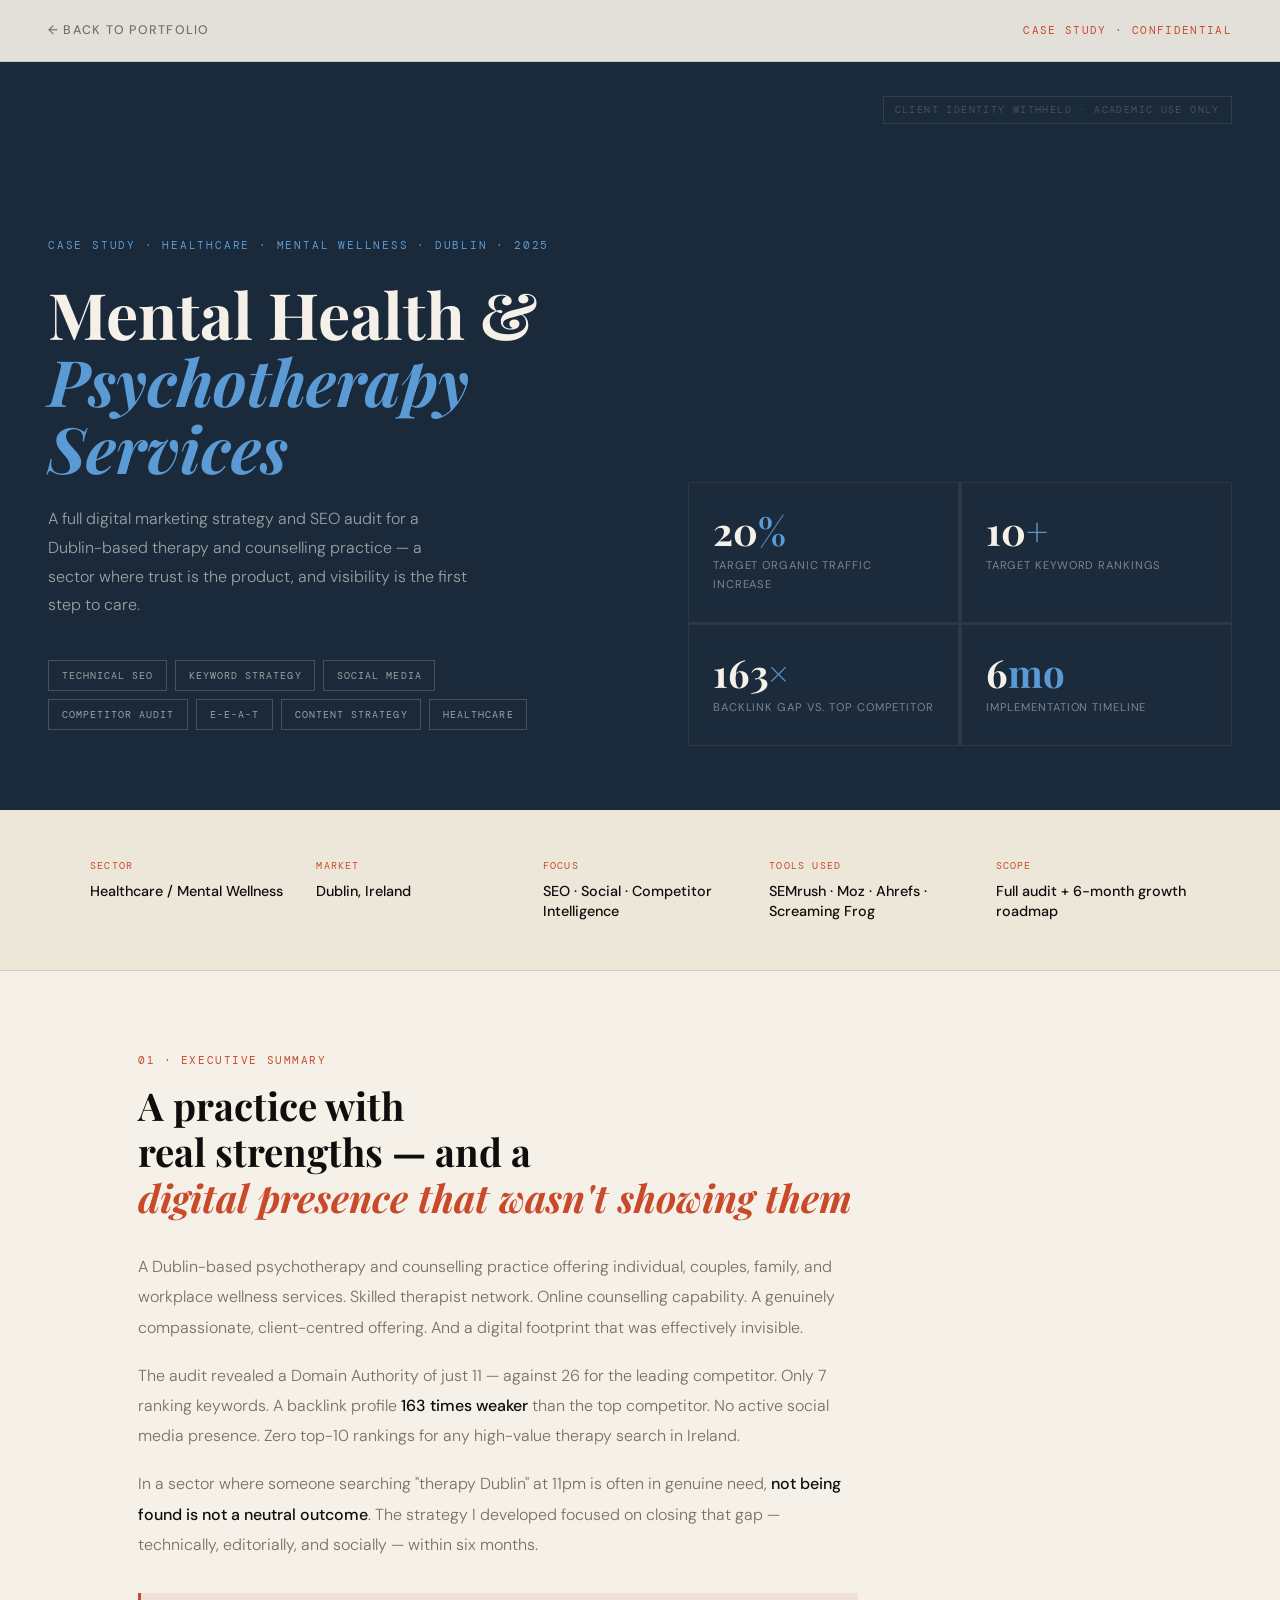
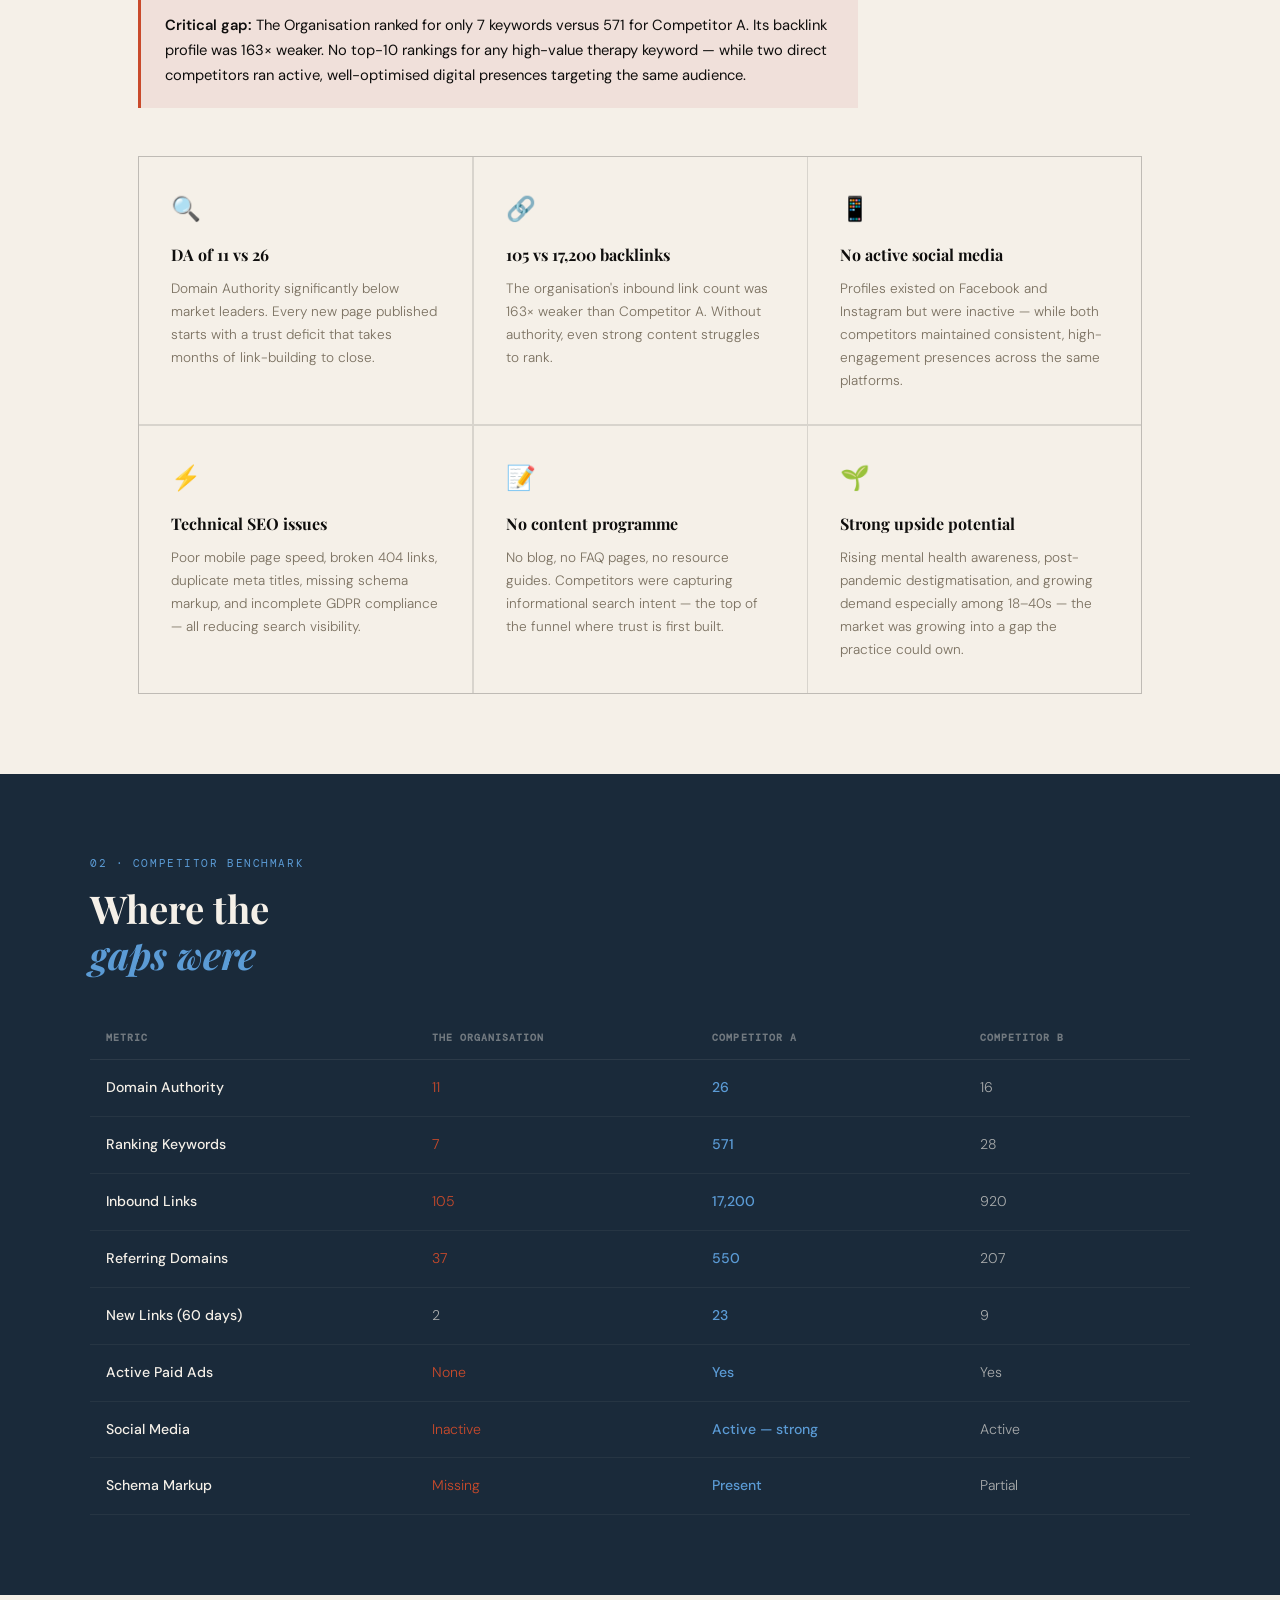
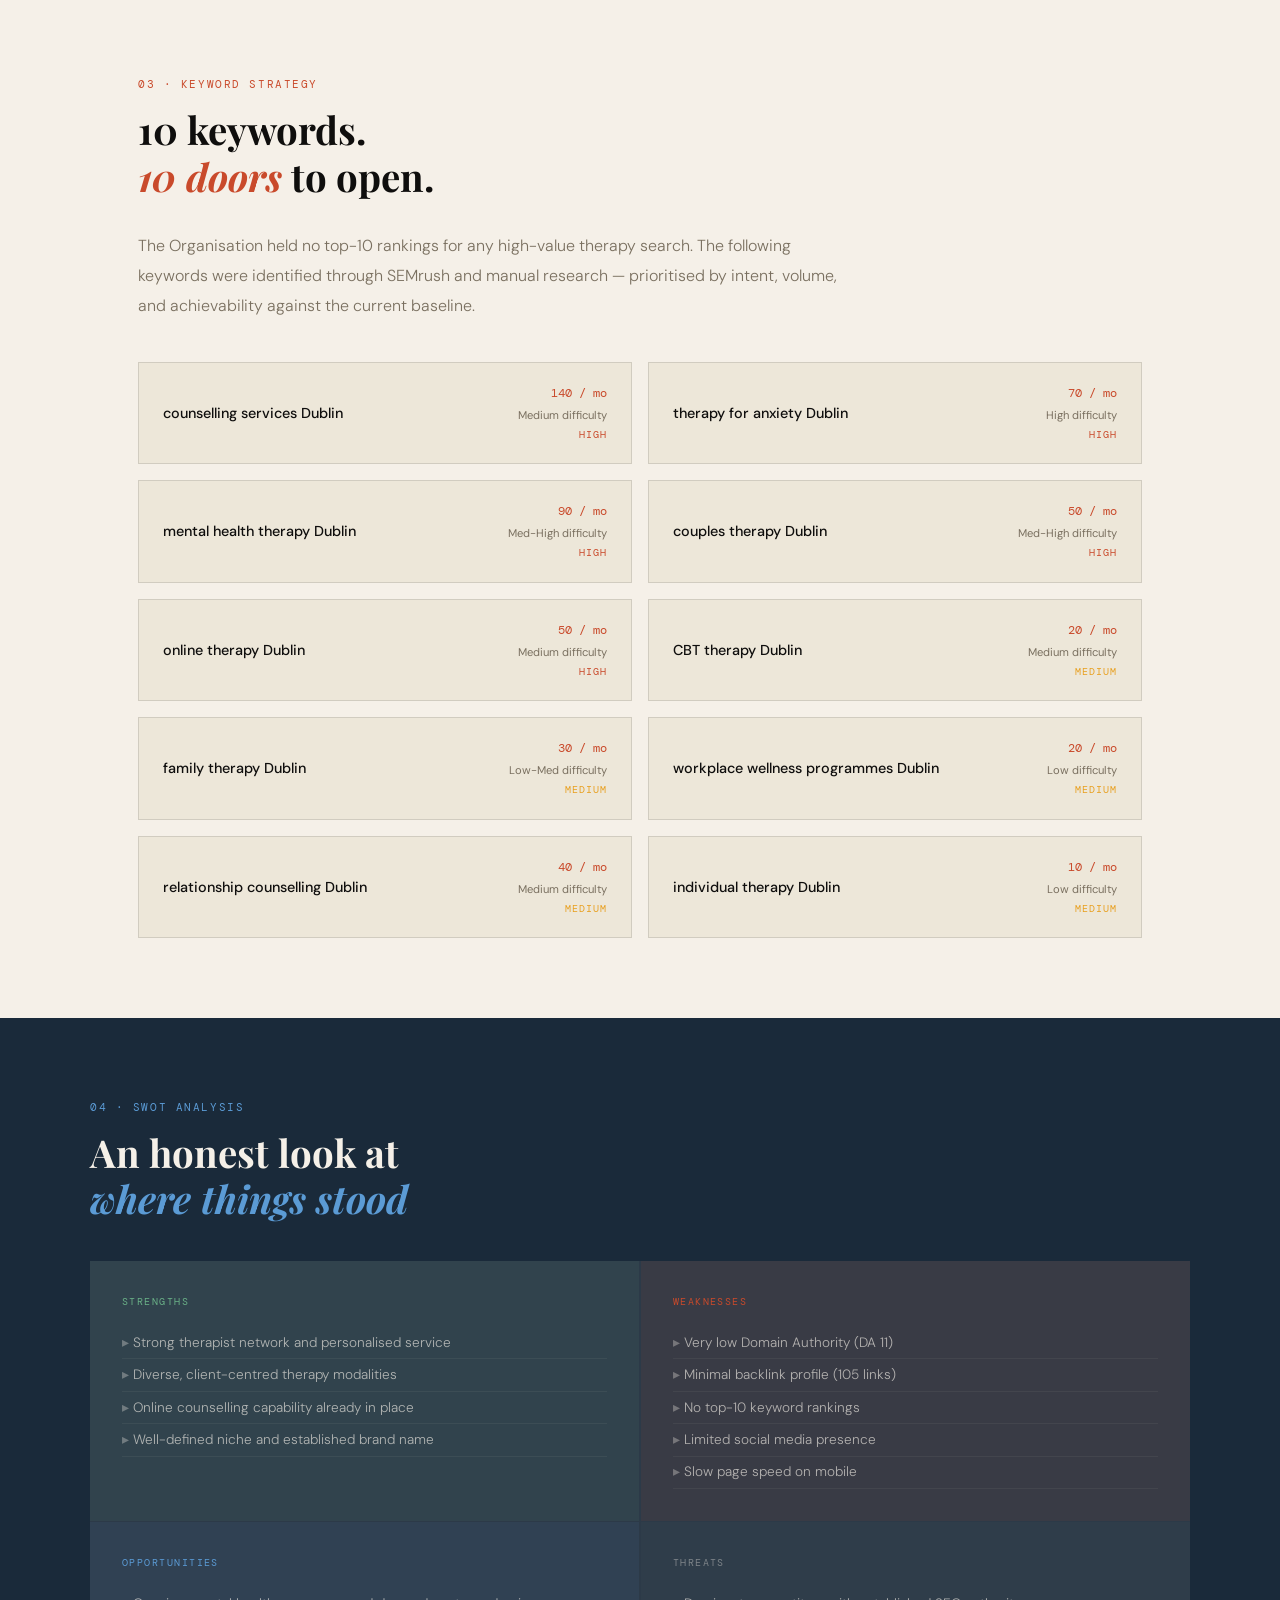
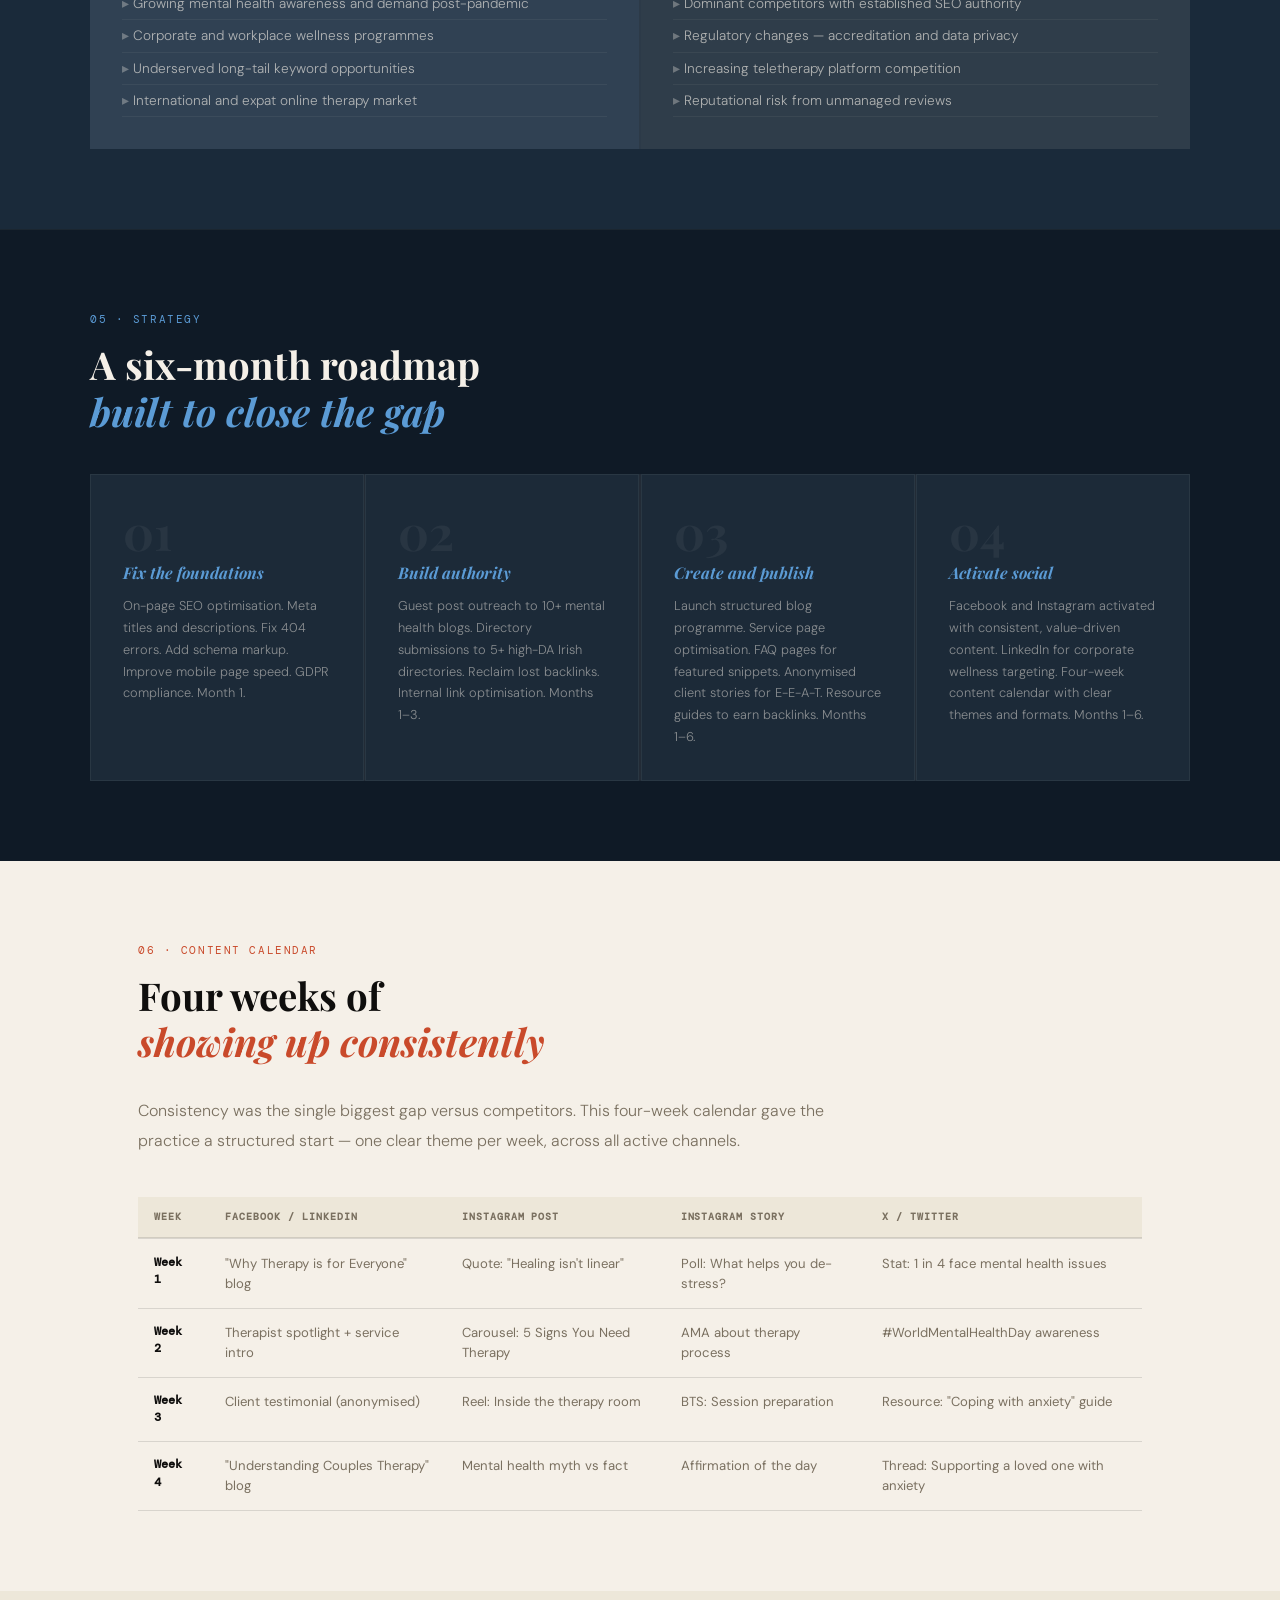
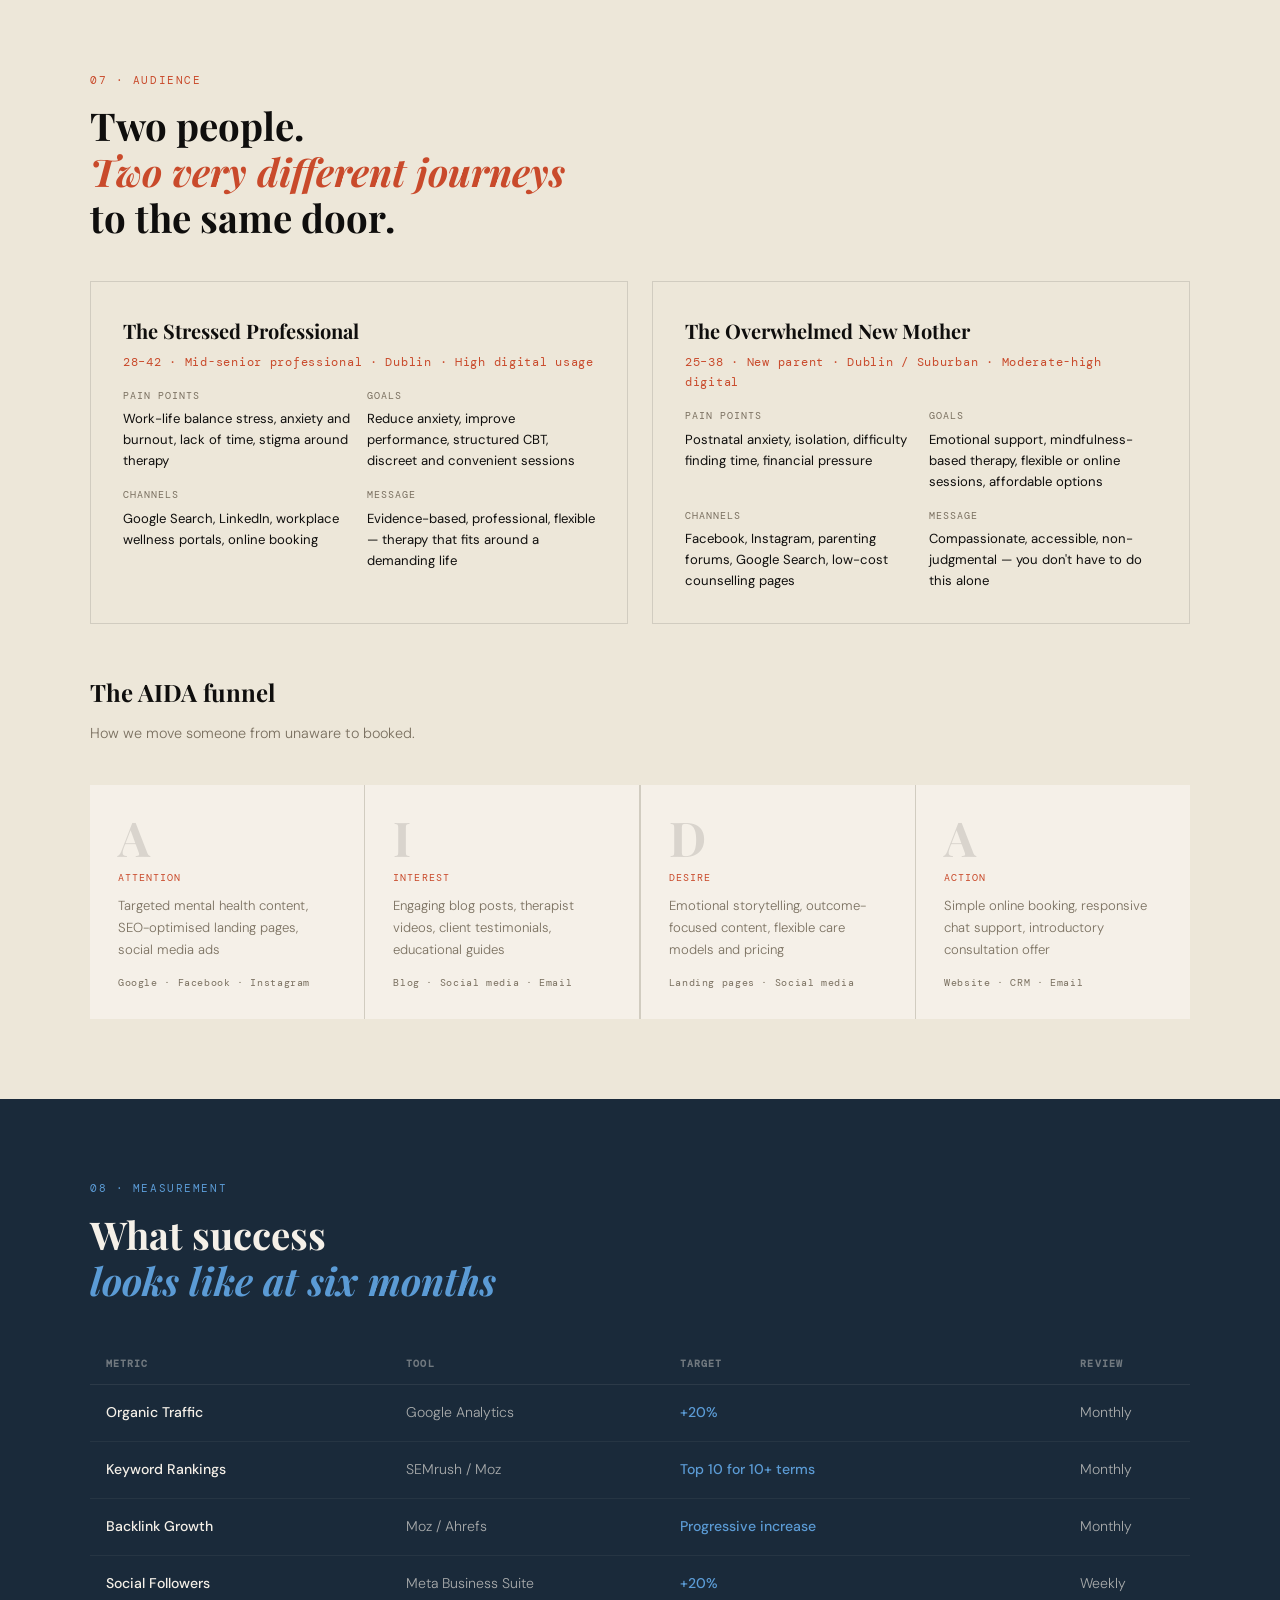
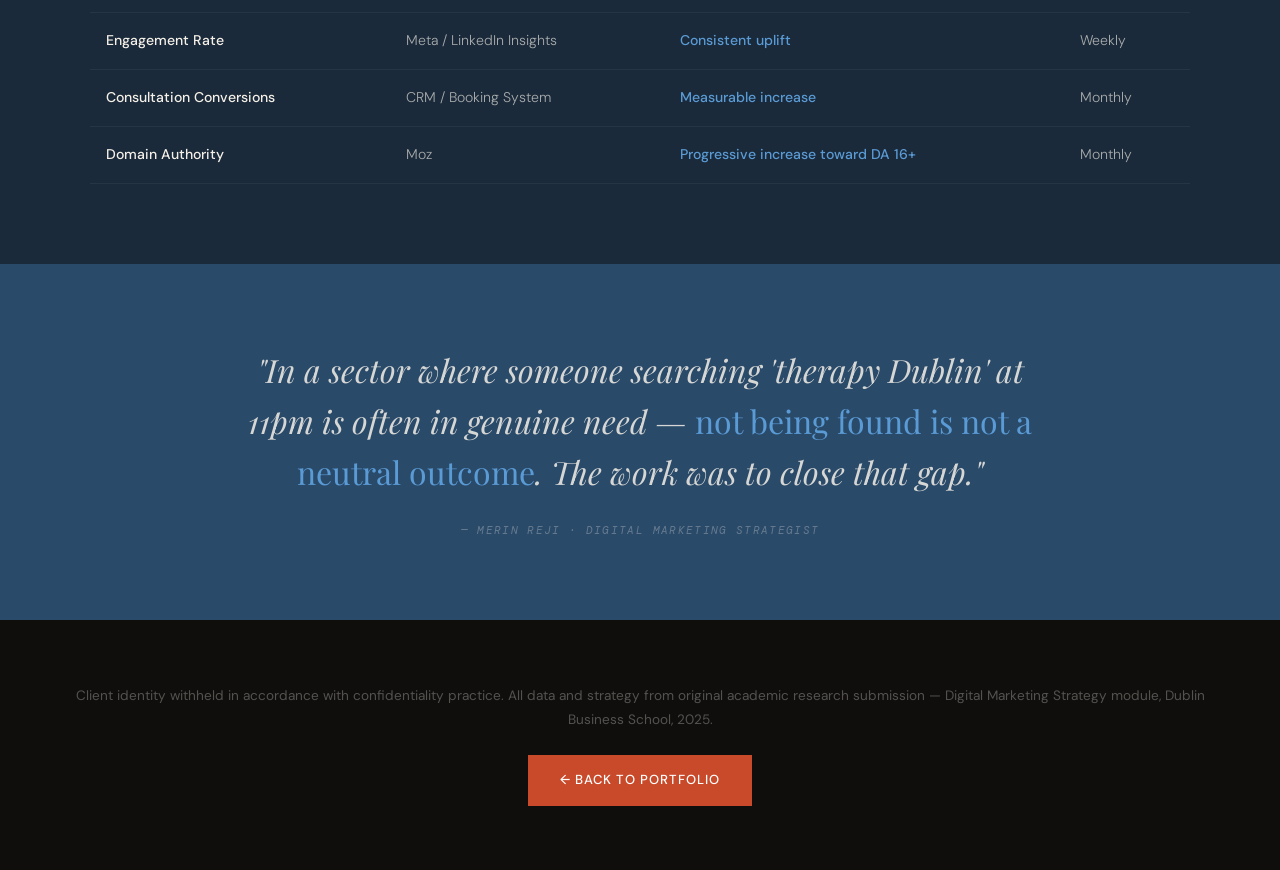
==== healthcare-casestudy.html @ 00db28d0 "Rename healthcare-casestudy (2).html to healthcare-casestudy.html" ====
<!DOCTYPE html>
<html lang="en">
<head>
<meta charset="UTF-8">
<meta name="viewport" content="width=device-width, initial-scale=1.0">
<title>Mental Health & Psychotherapy — Case Study · Merin Reji</title>
<link rel="preconnect" href="https://fonts.googleapis.com">
<link rel="preconnect" href="https://fonts.gstatic.com" crossorigin>
<link href="https://fonts.googleapis.com/css2?family=Playfair+Display:ital,wght@0,400;0,700;1,400;1,700&family=DM+Sans:wght@300;400;500&family=DM+Mono:wght@400;500&display=swap" rel="stylesheet">
<style>
  *, *::before, *::after { box-sizing: border-box; margin: 0; padding: 0; }
  :root {
    --ink: #0f0e0d;
    --paper: #f5f0e8;
    --paper-dark: #ede7d9;
    --accent: #c94a2b;
    --accent-soft: #f0e0da;
    --muted: #7a7060;
    --border: rgba(15,14,13,0.12);
    --serif: 'Playfair Display', Georgia, serif;
    --sans: 'DM Sans', sans-serif;
    --mono: 'DM Mono', monospace;
    --health: #1a2a3a;
    --health-mid: #2a4a6a;
    --health-accent: #5b9bd5;
    --health-green: #6ab187;
  }
  html { scroll-behavior: smooth; }
  body {
    background: var(--paper);
    color: var(--ink);
    font-family: var(--sans);
    font-size: 16px;
    line-height: 1.7;
    overflow-x: hidden;
  }

  /* NAV */
  nav {
    position: fixed; top: 0; left: 0; right: 0; z-index: 100;
    padding: 1.25rem 3rem;
    display: flex; justify-content: space-between; align-items: center;
    background: rgba(245,240,232,0.92);
    backdrop-filter: blur(8px);
    border-bottom: 1px solid var(--border);
  }
  .nav-back {
    display: flex; align-items: center; gap: 0.5rem;
    font-size: 0.78rem; font-weight: 500; letter-spacing: 0.1em;
    text-transform: uppercase; color: var(--muted); text-decoration: none;
    transition: color 0.2s;
  }
  .nav-back:hover { color: var(--ink); }
  .nav-label { font-family: var(--mono); font-size: 0.7rem; letter-spacing: 0.12em; color: var(--accent); text-transform: uppercase; }

  /* HERO */
  .cs-hero {
    min-height: 90vh;
    background: var(--health);
    display: grid; grid-template-columns: 1fr 1fr;
    position: relative; overflow: hidden; padding-top: 5rem;
  }
  .cs-hero-left {
    display: flex; flex-direction: column; justify-content: flex-end;
    padding: 5rem 4rem 5rem 3rem; position: relative; z-index: 2;
  }
  .cs-eyebrow {
    font-family: var(--mono); font-size: 0.7rem; letter-spacing: 0.16em;
    text-transform: uppercase; color: var(--health-accent); margin-bottom: 1.5rem;
    opacity: 0; animation: fadeUp 0.8s 0.3s forwards;
  }
  .cs-title {
    font-family: var(--serif); font-size: clamp(2.5rem, 5vw, 4rem);
    font-weight: 700; line-height: 1.05; color: #f5f0e8; margin-bottom: 1.5rem;
    opacity: 0; animation: fadeUp 0.9s 0.5s forwards;
  }
  .cs-title em { font-style: italic; color: var(--health-accent); display: block; }
  .cs-subtitle {
    font-size: 1rem; color: rgba(245,240,232,0.6); font-weight: 300;
    line-height: 1.8; max-width: 420px; margin-bottom: 2.5rem;
    opacity: 0; animation: fadeUp 0.9s 0.7s forwards;
  }
  .cs-tags {
    display: flex; flex-wrap: wrap; gap: 0.5rem;
    opacity: 0; animation: fadeUp 0.9s 0.9s forwards;
  }
  .cs-tag {
    font-family: var(--mono); font-size: 0.65rem; letter-spacing: 0.1em;
    text-transform: uppercase; padding: 0.35rem 0.8rem;
    border: 1px solid rgba(245,240,232,0.2); color: rgba(245,240,232,0.6);
  }
  .cs-hero-right {
    position: relative; display: flex; align-items: flex-end;
    padding: 4rem 3rem; opacity: 0; animation: fadeIn 1.2s 1s forwards;
  }
  .cs-metrics {
    display: grid; grid-template-columns: 1fr 1fr;
    gap: 1.5px; width: 100%; background: rgba(245,240,232,0.08);
  }
  .cs-metric {
    background: rgba(26,42,58,0.85); backdrop-filter: blur(4px);
    padding: 1.75rem 1.5rem; border: 1px solid rgba(245,240,232,0.06);
  }
  .cs-metric-num {
    font-family: var(--serif); font-size: 2.4rem; font-weight: 700;
    color: #f5f0e8; line-height: 1;
  }
  .cs-metric-num span { color: var(--health-accent); }
  .cs-metric-label {
    font-size: 0.7rem; letter-spacing: 0.08em; text-transform: uppercase;
    color: rgba(245,240,232,0.45); margin-top: 0.4rem;
  }
  .cs-confidential {
    position: absolute; top: 6rem; right: 3rem;
    font-family: var(--mono); font-size: 0.62rem; letter-spacing: 0.14em;
    text-transform: uppercase; color: rgba(245,240,232,0.2);
    border: 1px solid rgba(245,240,232,0.1); padding: 0.3rem 0.7rem;
  }

  /* OVERVIEW */
  .cs-overview { background: var(--paper-dark); border-bottom: 1px solid var(--border); padding: 3rem; }
  .cs-overview-grid { display: grid; grid-template-columns: repeat(5, 1fr); gap: 2rem; max-width: 1100px; margin: 0 auto; }
  .cs-overview-label { font-family: var(--mono); font-size: 0.62rem; letter-spacing: 0.12em; text-transform: uppercase; color: var(--accent); margin-bottom: 0.4rem; }
  .cs-overview-value { font-size: 0.9rem; font-weight: 500; color: var(--ink); line-height: 1.4; }

  /* SECTIONS */
  .cs-section { padding: 5rem 3rem; max-width: 1100px; margin: 0 auto; }
  .cs-section-label { font-family: var(--mono); font-size: 0.7rem; letter-spacing: 0.14em; text-transform: uppercase; color: var(--accent); margin-bottom: 0.75rem; }
  .cs-section-heading { font-family: var(--serif); font-size: clamp(1.8rem, 3vw, 2.5rem); font-weight: 700; line-height: 1.2; margin-bottom: 2rem; }
  .cs-section-heading em { font-style: italic; color: var(--accent); }
  .cs-prose { font-size: 1rem; color: var(--muted); line-height: 1.9; font-weight: 300; max-width: 720px; }
  .cs-prose p + p { margin-top: 1.1rem; }
  .cs-prose strong { color: var(--ink); font-weight: 500; }

  /* ALERT BOX */
  .cs-alert {
    background: var(--accent-soft); border-left: 3px solid var(--accent);
    padding: 1.25rem 1.5rem; margin-top: 2rem; max-width: 720px;
  }
  .cs-alert p { font-size: 0.92rem; color: var(--ink); line-height: 1.7; font-weight: 400; }
  .cs-alert strong { font-weight: 600; }

  /* BENCHMARK TABLE */
  .cs-table { width: 100%; border-collapse: collapse; margin-top: 2.5rem; }
  .cs-table th {
    font-family: var(--mono); font-size: 0.65rem; letter-spacing: 0.1em;
    text-transform: uppercase; color: var(--muted); text-align: left;
    padding: 0.75rem 1rem; border-bottom: 2px solid var(--border);
  }
  .cs-table td { padding: 1rem; font-size: 0.88rem; border-bottom: 1px solid var(--border); vertical-align: top; }
  .cs-table tr:hover td { background: var(--accent-soft); }
  .cs-table .org { font-weight: 500; color: var(--accent); }
  .cs-table .good { color: #3a7a50; font-weight: 500; }
  .cs-table .bad { color: var(--accent); font-weight: 500; }

  /* KEYWORD GRID */
  .cs-keywords { display: grid; grid-template-columns: repeat(2, 1fr); gap: 1rem; margin-top: 2.5rem; }
  .cs-keyword {
    background: var(--paper-dark); border: 1px solid var(--border);
    padding: 1.25rem 1.5rem; display: flex; justify-content: space-between;
    align-items: center; transition: border-color 0.2s, background 0.2s;
  }
  .cs-keyword:hover { border-color: var(--accent); background: var(--accent-soft); }
  .cs-keyword-term { font-size: 0.9rem; font-weight: 500; }
  .cs-keyword-meta { text-align: right; }
  .cs-keyword-vol { font-family: var(--mono); font-size: 0.75rem; color: var(--accent); }
  .cs-keyword-diff { font-size: 0.7rem; color: var(--muted); margin-top: 0.15rem; }
  .cs-keyword-priority { font-family: var(--mono); font-size: 0.6rem; letter-spacing: 0.1em; text-transform: uppercase; margin-top: 0.15rem; }
  .cs-keyword-priority.high { color: var(--accent); }
  .cs-keyword-priority.medium { color: #e8a020; }

  /* DARK SECTION */
  .cs-dark { background: var(--health); padding: 5rem 3rem; color: var(--paper); }
  .cs-dark-inner { max-width: 1100px; margin: 0 auto; }
  .cs-dark .cs-section-label { color: var(--health-accent); }
  .cs-dark .cs-section-heading { color: var(--paper); }
  .cs-dark .cs-section-heading em { color: var(--health-accent); }

  /* SWOT */
  .cs-swot { display: grid; grid-template-columns: 1fr 1fr; gap: 1.5px; background: rgba(245,240,232,0.08); margin-top: 2.5rem; }
  .cs-swot-cell { padding: 2rem; }
  .cs-swot-cell:nth-child(1) { background: rgba(106,177,135,0.08); }
  .cs-swot-cell:nth-child(2) { background: rgba(201,74,43,0.08); }
  .cs-swot-cell:nth-child(3) { background: rgba(91,155,213,0.08); }
  .cs-swot-cell:nth-child(4) { background: rgba(100,100,100,0.06); }
  .cs-swot-label { font-family: var(--mono); font-size: 0.65rem; letter-spacing: 0.14em; text-transform: uppercase; margin-bottom: 1rem; }
  .cs-swot-cell:nth-child(1) .cs-swot-label { color: var(--health-green); }
  .cs-swot-cell:nth-child(2) .cs-swot-label { color: var(--accent); }
  .cs-swot-cell:nth-child(3) .cs-swot-label { color: var(--health-accent); }
  .cs-swot-cell:nth-child(4) .cs-swot-label { color: rgba(245,240,232,0.4); }
  .cs-swot-list { list-style: none; }
  .cs-swot-list li { font-size: 0.85rem; color: rgba(245,240,232,0.65); line-height: 1.6; padding: 0.3rem 0; border-bottom: 1px solid rgba(245,240,232,0.05); font-weight: 300; }
  .cs-swot-list li::before { content: '▸ '; opacity: 0.5; }

  /* FINDINGS GRID */
  .cs-findings { display: grid; grid-template-columns: repeat(3, 1fr); gap: 1.5px; background: var(--border); margin-top: 2.5rem; border: 1px solid var(--border); }
  .cs-finding { background: var(--paper); padding: 2rem; transition: background 0.2s; }
  .cs-finding:hover { background: var(--accent-soft); }
  .cs-finding-icon { font-size: 1.5rem; margin-bottom: 0.75rem; }
  .cs-finding-title { font-family: var(--serif); font-size: 1rem; font-weight: 700; margin-bottom: 0.5rem; }
  .cs-finding-text { font-size: 0.85rem; color: var(--muted); line-height: 1.7; font-weight: 300; }

  /* STRATEGY PHASES */
  .cs-phases { display: grid; grid-template-columns: repeat(4, 1fr); gap: 1.5px; background: rgba(245,240,232,0.08); margin-top: 2.5rem; }
  .cs-phase { background: rgba(26,42,58,0.7); padding: 2rem; border: 1px solid rgba(245,240,232,0.06); transition: background 0.2s; }
  .cs-phase:hover { background: rgba(91,155,213,0.1); }
  .cs-phase-num { font-family: var(--serif); font-size: 3rem; font-weight: 700; color: rgba(245,240,232,0.06); line-height: 1; margin-bottom: 0.5rem; }
  .cs-phase-title { font-family: var(--serif); font-size: 1rem; font-weight: 700; color: var(--paper); margin-bottom: 0.75rem; line-height: 1.3; }
  .cs-phase-title em { font-style: italic; color: var(--health-accent); }
  .cs-phase-text { font-size: 0.8rem; color: rgba(245,240,232,0.5); line-height: 1.7; font-weight: 300; }

  /* PERSONAS */
  .cs-personas { display: grid; grid-template-columns: 1fr 1fr; gap: 1.5rem; margin-top: 2.5rem; }
  .cs-persona { background: var(--paper-dark); border: 1px solid var(--border); padding: 2rem; transition: border-color 0.2s, background 0.2s; }
  .cs-persona:hover { border-color: var(--accent); background: var(--accent-soft); }
  .cs-persona-name { font-family: var(--serif); font-size: 1.25rem; font-weight: 700; margin-bottom: 0.25rem; }
  .cs-persona-profile { font-size: 0.75rem; color: var(--accent); font-family: var(--mono); letter-spacing: 0.06em; margin-bottom: 1rem; }
  .cs-persona-grid { display: grid; grid-template-columns: 1fr 1fr; gap: 1rem; }
  .cs-persona-item-label { font-family: var(--mono); font-size: 0.6rem; letter-spacing: 0.1em; text-transform: uppercase; color: var(--muted); margin-bottom: 0.25rem; }
  .cs-persona-item-text { font-size: 0.82rem; color: var(--ink); line-height: 1.6; }

  /* AIDA */
  .cs-aida { display: grid; grid-template-columns: repeat(4, 1fr); gap: 1.5px; background: var(--border); margin-top: 2.5rem; }
  .cs-aida-cell { background: var(--paper); padding: 1.75rem; transition: background 0.2s; }
  .cs-aida-cell:hover { background: var(--accent-soft); }
  .cs-aida-letter { font-family: var(--serif); font-size: 3rem; font-weight: 700; color: var(--border); line-height: 1; margin-bottom: 0.5rem; }
  .cs-aida-stage { font-family: var(--mono); font-size: 0.65rem; letter-spacing: 0.1em; text-transform: uppercase; color: var(--accent); margin-bottom: 0.5rem; }
  .cs-aida-text { font-size: 0.82rem; color: var(--muted); line-height: 1.7; font-weight: 300; }
  .cs-aida-channel { font-family: var(--mono); font-size: 0.65rem; color: var(--muted); margin-top: 0.75rem; letter-spacing: 0.06em; }

  /* KPI TABLE DARK */
  .cs-kpi-table { width: 100%; border-collapse: collapse; margin-top: 2.5rem; }
  .cs-kpi-table th { font-family: var(--mono); font-size: 0.65rem; letter-spacing: 0.1em; text-transform: uppercase; color: rgba(245,240,232,0.4); text-align: left; padding: 0.75rem 1rem; border-bottom: 1px solid rgba(245,240,232,0.08); }
  .cs-kpi-table td { padding: 1rem; font-size: 0.88rem; color: rgba(245,240,232,0.65); font-weight: 300; border-bottom: 1px solid rgba(245,240,232,0.05); }
  .cs-kpi-table td:first-child { font-weight: 500; color: var(--paper); }
  .cs-kpi-table td.target { color: var(--health-accent); font-weight: 500; }

  /* CONTENT CALENDAR */
  .cs-calendar { width: 100%; border-collapse: collapse; margin-top: 2.5rem; }
  .cs-calendar th { font-family: var(--mono); font-size: 0.62rem; letter-spacing: 0.1em; text-transform: uppercase; color: var(--muted); text-align: left; padding: 0.75rem 1rem; border-bottom: 2px solid var(--border); background: var(--paper-dark); }
  .cs-calendar td { padding: 0.9rem 1rem; font-size: 0.82rem; border-bottom: 1px solid var(--border); vertical-align: top; line-height: 1.5; color: var(--muted); }
  .cs-calendar td:first-child { font-weight: 600; color: var(--ink); font-family: var(--mono); font-size: 0.72rem; }
  .cs-calendar tr:hover td { background: var(--accent-soft); }

  /* PULLQUOTE */
  .cs-pullquote { padding: 5rem 3rem; background: var(--health-mid); text-align: center; }
  .cs-pullquote blockquote { font-family: var(--serif); font-size: clamp(1.4rem, 2.5vw, 2rem); font-style: italic; font-weight: 400; color: rgba(245,240,232,0.85); line-height: 1.6; max-width: 800px; margin: 0 auto; }
  .cs-pullquote blockquote em { color: var(--health-accent); font-style: normal; }
  .cs-pullquote cite { display: block; margin-top: 1.5rem; font-family: var(--mono); font-size: 0.7rem; letter-spacing: 0.12em; text-transform: uppercase; color: rgba(245,240,232,0.3); }

  /* FOOTER */
  .cs-footer { background: var(--ink); padding: 4rem 3rem; text-align: center; }
  .cs-footer p { font-size: 0.85rem; color: rgba(245,240,232,0.3); margin-bottom: 1.5rem; }
  .cs-back-btn { display: inline-flex; align-items: center; gap: 0.5rem; background: var(--accent); color: #fff; padding: 0.9rem 2rem; text-decoration: none; font-size: 0.82rem; letter-spacing: 0.08em; text-transform: uppercase; font-weight: 500; transition: background 0.2s; }
  .cs-back-btn:hover { background: #a03820; }

  .reveal { opacity: 0; transform: translateY(24px); transition: opacity 0.8s ease, transform 0.8s ease; }
  .reveal.visible { opacity: 1; transform: translateY(0); }

  @keyframes fadeUp { from { opacity: 0; transform: translateY(20px); } to { opacity: 1; transform: translateY(0); } }
  @keyframes fadeIn { from { opacity: 0; } to { opacity: 1; } }
</style>
</head>
<body>

<!-- NAV -->
<nav>
  <a class="nav-back" href="index.html">← Back to Portfolio</a>
  <span class="nav-label">Case Study · Confidential</span>
</nav>

<!-- HERO -->
<section class="cs-hero">
  <div class="cs-hero-left">
    <p class="cs-eyebrow">Case Study · Healthcare · Mental Wellness · Dublin · 2025</p>
    <h1 class="cs-title">Mental Health &<br><em>Psychotherapy Services</em></h1>
    <p class="cs-subtitle">A full digital marketing strategy and SEO audit for a Dublin-based therapy and counselling practice — a sector where trust is the product, and visibility is the first step to care.</p>
    <div class="cs-tags">
      <span class="cs-tag">Technical SEO</span>
      <span class="cs-tag">Keyword Strategy</span>
      <span class="cs-tag">Social Media</span>
      <span class="cs-tag">Competitor Audit</span>
      <span class="cs-tag">E-E-A-T</span>
      <span class="cs-tag">Content Strategy</span>
      <span class="cs-tag">Healthcare</span>
    </div>
  </div>
  <div class="cs-hero-right">
    <div class="cs-metrics">
      <div class="cs-metric">
        <div class="cs-metric-num">20<span>%</span></div>
        <div class="cs-metric-label">Target organic traffic increase</div>
      </div>
      <div class="cs-metric">
        <div class="cs-metric-num">10<span>+</span></div>
        <div class="cs-metric-label">Target keyword rankings</div>
      </div>
      <div class="cs-metric">
        <div class="cs-metric-num">163<span>×</span></div>
        <div class="cs-metric-label">Backlink gap vs. top competitor</div>
      </div>
      <div class="cs-metric">
        <div class="cs-metric-num">6<span>mo</span></div>
        <div class="cs-metric-label">Implementation timeline</div>
      </div>
    </div>
  </div>
  <span class="cs-confidential">Client identity withheld · Academic use only</span>
</section>

<!-- OVERVIEW STRIP -->
<div class="cs-overview">
  <div class="cs-overview-grid">
    <div><p class="cs-overview-label">Sector</p><p class="cs-overview-value">Healthcare / Mental Wellness</p></div>
    <div><p class="cs-overview-label">Market</p><p class="cs-overview-value">Dublin, Ireland</p></div>
    <div><p class="cs-overview-label">Focus</p><p class="cs-overview-value">SEO · Social · Competitor Intelligence</p></div>
    <div><p class="cs-overview-label">Tools Used</p><p class="cs-overview-value">SEMrush · Moz · Ahrefs · Screaming Frog</p></div>
    <div><p class="cs-overview-label">Scope</p><p class="cs-overview-value">Full audit + 6-month growth roadmap</p></div>
  </div>
</div>

<!-- EXECUTIVE SUMMARY -->
<section class="cs-section reveal">
  <p class="cs-section-label">01 · Executive Summary</p>
  <h2 class="cs-section-heading">A practice with<br>real strengths — and a<br><em>digital presence that wasn't showing them</em></h2>
  <div class="cs-prose">
    <p>A Dublin-based psychotherapy and counselling practice offering individual, couples, family, and workplace wellness services. Skilled therapist network. Online counselling capability. A genuinely compassionate, client-centred offering. And a digital footprint that was effectively invisible.</p>
    <p>The audit revealed a Domain Authority of just 11 — against 26 for the leading competitor. Only 7 ranking keywords. A backlink profile <strong>163 times weaker</strong> than the top competitor. No active social media presence. Zero top-10 rankings for any high-value therapy search in Ireland.</p>
    <p>In a sector where someone searching "therapy Dublin" at 11pm is often in genuine need, <strong>not being found is not a neutral outcome</strong>. The strategy I developed focused on closing that gap — technically, editorially, and socially — within six months.</p>
  </div>
  <div class="cs-alert">
    <p><strong>Critical gap:</strong> The Organisation ranked for only 7 keywords versus 571 for Competitor A. Its backlink profile was 163× weaker. No top-10 rankings for any high-value therapy keyword — while two direct competitors ran active, well-optimised digital presences targeting the same audience.</p>
  </div>

  <div class="cs-findings" style="margin-top:3rem;">
    <div class="cs-finding">
      <div class="cs-finding-icon">🔍</div>
      <p class="cs-finding-title">DA of 11 vs 26</p>
      <p class="cs-finding-text">Domain Authority significantly below market leaders. Every new page published starts with a trust deficit that takes months of link-building to close.</p>
    </div>
    <div class="cs-finding">
      <div class="cs-finding-icon">🔗</div>
      <p class="cs-finding-title">105 vs 17,200 backlinks</p>
      <p class="cs-finding-text">The organisation's inbound link count was 163× weaker than Competitor A. Without authority, even strong content struggles to rank.</p>
    </div>
    <div class="cs-finding">
      <div class="cs-finding-icon">📱</div>
      <p class="cs-finding-title">No active social media</p>
      <p class="cs-finding-text">Profiles existed on Facebook and Instagram but were inactive — while both competitors maintained consistent, high-engagement presences across the same platforms.</p>
    </div>
    <div class="cs-finding">
      <div class="cs-finding-icon">⚡</div>
      <p class="cs-finding-title">Technical SEO issues</p>
      <p class="cs-finding-text">Poor mobile page speed, broken 404 links, duplicate meta titles, missing schema markup, and incomplete GDPR compliance — all reducing search visibility.</p>
    </div>
    <div class="cs-finding">
      <div class="cs-finding-icon">📝</div>
      <p class="cs-finding-title">No content programme</p>
      <p class="cs-finding-text">No blog, no FAQ pages, no resource guides. Competitors were capturing informational search intent — the top of the funnel where trust is first built.</p>
    </div>
    <div class="cs-finding">
      <div class="cs-finding-icon">🌱</div>
      <p class="cs-finding-title">Strong upside potential</p>
      <p class="cs-finding-text">Rising mental health awareness, post-pandemic destigmatisation, and growing demand especially among 18–40s — the market was growing into a gap the practice could own.</p>
    </div>
  </div>
</section>

<!-- COMPETITOR BENCHMARK — DARK -->
<section class="cs-dark reveal">
  <div class="cs-dark-inner">
    <p class="cs-section-label">02 · Competitor Benchmark</p>
    <h2 class="cs-section-heading">Where the<br><em>gaps were</em></h2>
    <table class="cs-kpi-table">
      <thead>
        <tr>
          <th>Metric</th>
          <th>The Organisation</th>
          <th>Competitor A</th>
          <th>Competitor B</th>
        </tr>
      </thead>
      <tbody>
        <tr><td>Domain Authority</td><td class="bad" style="color:var(--accent)">11</td><td class="target">26</td><td>16</td></tr>
        <tr><td>Ranking Keywords</td><td class="bad" style="color:var(--accent)">7</td><td class="target">571</td><td>28</td></tr>
        <tr><td>Inbound Links</td><td class="bad" style="color:var(--accent)">105</td><td class="target">17,200</td><td>920</td></tr>
        <tr><td>Referring Domains</td><td class="bad" style="color:var(--accent)">37</td><td class="target">550</td><td>207</td></tr>
        <tr><td>New Links (60 days)</td><td>2</td><td class="target">23</td><td>9</td></tr>
        <tr><td>Active Paid Ads</td><td class="bad" style="color:var(--accent)">None</td><td class="target">Yes</td><td>Yes</td></tr>
        <tr><td>Social Media</td><td class="bad" style="color:var(--accent)">Inactive</td><td class="target">Active — strong</td><td>Active</td></tr>
        <tr><td>Schema Markup</td><td class="bad" style="color:var(--accent)">Missing</td><td class="target">Present</td><td>Partial</td></tr>
      </tbody>
    </table>
  </div>
</section>

<!-- KEYWORD STRATEGY -->
<section class="cs-section reveal">
  <p class="cs-section-label">03 · Keyword Strategy</p>
  <h2 class="cs-section-heading">10 keywords.<br><em>10 doors</em> to open.</h2>
  <div class="cs-prose">
    <p>The Organisation held no top-10 rankings for any high-value therapy search. The following keywords were identified through SEMrush and manual research — prioritised by intent, volume, and achievability against the current baseline.</p>
  </div>
  <div class="cs-keywords">
    <div class="cs-keyword">
      <span class="cs-keyword-term">counselling services Dublin</span>
      <div class="cs-keyword-meta">
        <div class="cs-keyword-vol">140 / mo</div>
        <div class="cs-keyword-diff">Medium difficulty</div>
        <div class="cs-keyword-priority high">HIGH</div>
      </div>
    </div>
    <div class="cs-keyword">
      <span class="cs-keyword-term">therapy for anxiety Dublin</span>
      <div class="cs-keyword-meta">
        <div class="cs-keyword-vol">70 / mo</div>
        <div class="cs-keyword-diff">High difficulty</div>
        <div class="cs-keyword-priority high">HIGH</div>
      </div>
    </div>
    <div class="cs-keyword">
      <span class="cs-keyword-term">mental health therapy Dublin</span>
      <div class="cs-keyword-meta">
        <div class="cs-keyword-vol">90 / mo</div>
        <div class="cs-keyword-diff">Med-High difficulty</div>
        <div class="cs-keyword-priority high">HIGH</div>
      </div>
    </div>
    <div class="cs-keyword">
      <span class="cs-keyword-term">couples therapy Dublin</span>
      <div class="cs-keyword-meta">
        <div class="cs-keyword-vol">50 / mo</div>
        <div class="cs-keyword-diff">Med-High difficulty</div>
        <div class="cs-keyword-priority high">HIGH</div>
      </div>
    </div>
    <div class="cs-keyword">
      <span class="cs-keyword-term">online therapy Dublin</span>
      <div class="cs-keyword-meta">
        <div class="cs-keyword-vol">50 / mo</div>
        <div class="cs-keyword-diff">Medium difficulty</div>
        <div class="cs-keyword-priority high">HIGH</div>
      </div>
    </div>
    <div class="cs-keyword">
      <span class="cs-keyword-term">CBT therapy Dublin</span>
      <div class="cs-keyword-meta">
        <div class="cs-keyword-vol">20 / mo</div>
        <div class="cs-keyword-diff">Medium difficulty</div>
        <div class="cs-keyword-priority medium">MEDIUM</div>
      </div>
    </div>
    <div class="cs-keyword">
      <span class="cs-keyword-term">family therapy Dublin</span>
      <div class="cs-keyword-meta">
        <div class="cs-keyword-vol">30 / mo</div>
        <div class="cs-keyword-diff">Low-Med difficulty</div>
        <div class="cs-keyword-priority medium">MEDIUM</div>
      </div>
    </div>
    <div class="cs-keyword">
      <span class="cs-keyword-term">workplace wellness programmes Dublin</span>
      <div class="cs-keyword-meta">
        <div class="cs-keyword-vol">20 / mo</div>
        <div class="cs-keyword-diff">Low difficulty</div>
        <div class="cs-keyword-priority medium">MEDIUM</div>
      </div>
    </div>
    <div class="cs-keyword">
      <span class="cs-keyword-term">relationship counselling Dublin</span>
      <div class="cs-keyword-meta">
        <div class="cs-keyword-vol">40 / mo</div>
        <div class="cs-keyword-diff">Medium difficulty</div>
        <div class="cs-keyword-priority medium">MEDIUM</div>
      </div>
    </div>
    <div class="cs-keyword">
      <span class="cs-keyword-term">individual therapy Dublin</span>
      <div class="cs-keyword-meta">
        <div class="cs-keyword-vol">10 / mo</div>
        <div class="cs-keyword-diff">Low difficulty</div>
        <div class="cs-keyword-priority medium">MEDIUM</div>
      </div>
    </div>
  </div>
</section>

<!-- SWOT — DARK -->
<section class="cs-dark reveal">
  <div class="cs-dark-inner">
    <p class="cs-section-label">04 · SWOT Analysis</p>
    <h2 class="cs-section-heading">An honest look at<br><em>where things stood</em></h2>
    <div class="cs-swot">
      <div class="cs-swot-cell">
        <p class="cs-swot-label">Strengths</p>
        <ul class="cs-swot-list">
          <li>Strong therapist network and personalised service</li>
          <li>Diverse, client-centred therapy modalities</li>
          <li>Online counselling capability already in place</li>
          <li>Well-defined niche and established brand name</li>
        </ul>
      </div>
      <div class="cs-swot-cell">
        <p class="cs-swot-label">Weaknesses</p>
        <ul class="cs-swot-list">
          <li>Very low Domain Authority (DA 11)</li>
          <li>Minimal backlink profile (105 links)</li>
          <li>No top-10 keyword rankings</li>
          <li>Limited social media presence</li>
          <li>Slow page speed on mobile</li>
        </ul>
      </div>
      <div class="cs-swot-cell">
        <p class="cs-swot-label">Opportunities</p>
        <ul class="cs-swot-list">
          <li>Growing mental health awareness and demand post-pandemic</li>
          <li>Corporate and workplace wellness programmes</li>
          <li>Underserved long-tail keyword opportunities</li>
          <li>International and expat online therapy market</li>
        </ul>
      </div>
      <div class="cs-swot-cell">
        <p class="cs-swot-label">Threats</p>
        <ul class="cs-swot-list">
          <li>Dominant competitors with established SEO authority</li>
          <li>Regulatory changes — accreditation and data privacy</li>
          <li>Increasing teletherapy platform competition</li>
          <li>Reputational risk from unmanaged reviews</li>
        </ul>
      </div>
    </div>
  </div>
</section>

<!-- STRATEGY — PHASES -->
<section class="cs-dark reveal" style="background:#0f1a26; border-top:1px solid rgba(245,240,232,0.05);">
  <div class="cs-dark-inner">
    <p class="cs-section-label">05 · Strategy</p>
    <h2 class="cs-section-heading">A six-month roadmap<br><em>built to close the gap</em></h2>
    <div class="cs-phases">
      <div class="cs-phase">
        <div class="cs-phase-num">01</div>
        <h3 class="cs-phase-title"><em>Fix the foundations</em></h3>
        <p class="cs-phase-text">On-page SEO optimisation. Meta titles and descriptions. Fix 404 errors. Add schema markup. Improve mobile page speed. GDPR compliance. Month 1.</p>
      </div>
      <div class="cs-phase">
        <div class="cs-phase-num">02</div>
        <h3 class="cs-phase-title"><em>Build authority</em></h3>
        <p class="cs-phase-text">Guest post outreach to 10+ mental health blogs. Directory submissions to 5+ high-DA Irish directories. Reclaim lost backlinks. Internal link optimisation. Months 1–3.</p>
      </div>
      <div class="cs-phase">
        <div class="cs-phase-num">03</div>
        <h3 class="cs-phase-title"><em>Create and publish</em></h3>
        <p class="cs-phase-text">Launch structured blog programme. Service page optimisation. FAQ pages for featured snippets. Anonymised client stories for E-E-A-T. Resource guides to earn backlinks. Months 1–6.</p>
      </div>
      <div class="cs-phase">
        <div class="cs-phase-num">04</div>
        <h3 class="cs-phase-title"><em>Activate social</em></h3>
        <p class="cs-phase-text">Facebook and Instagram activated with consistent, value-driven content. LinkedIn for corporate wellness targeting. Four-week content calendar with clear themes and formats. Months 1–6.</p>
      </div>
    </div>
  </div>
</section>

<!-- CONTENT CALENDAR -->
<section class="cs-section reveal">
  <p class="cs-section-label">06 · Content Calendar</p>
  <h2 class="cs-section-heading">Four weeks of<br><em>showing up consistently</em></h2>
  <div class="cs-prose">
    <p>Consistency was the single biggest gap versus competitors. This four-week calendar gave the practice a structured start — one clear theme per week, across all active channels.</p>
  </div>
  <table class="cs-calendar">
    <thead>
      <tr>
        <th>Week</th>
        <th>Facebook / LinkedIn</th>
        <th>Instagram Post</th>
        <th>Instagram Story</th>
        <th>X / Twitter</th>
      </tr>
    </thead>
    <tbody>
      <tr>
        <td>Week 1</td>
        <td>"Why Therapy is for Everyone" blog</td>
        <td>Quote: "Healing isn't linear"</td>
        <td>Poll: What helps you de-stress?</td>
        <td>Stat: 1 in 4 face mental health issues</td>
      </tr>
      <tr>
        <td>Week 2</td>
        <td>Therapist spotlight + service intro</td>
        <td>Carousel: 5 Signs You Need Therapy</td>
        <td>AMA about therapy process</td>
        <td>#WorldMentalHealthDay awareness</td>
      </tr>
      <tr>
        <td>Week 3</td>
        <td>Client testimonial (anonymised)</td>
        <td>Reel: Inside the therapy room</td>
        <td>BTS: Session preparation</td>
        <td>Resource: "Coping with anxiety" guide</td>
      </tr>
      <tr>
        <td>Week 4</td>
        <td>"Understanding Couples Therapy" blog</td>
        <td>Mental health myth vs fact</td>
        <td>Affirmation of the day</td>
        <td>Thread: Supporting a loved one with anxiety</td>
      </tr>
    </tbody>
  </table>
</section>

<!-- PERSONAS -->
<section class="cs-section reveal" style="background: var(--paper-dark); max-width:100%; padding: 5rem 3rem;">
  <div style="max-width:1100px; margin:0 auto;">
    <p class="cs-section-label">07 · Audience</p>
    <h2 class="cs-section-heading">Two people.<br><em>Two very different journeys</em><br>to the same door.</h2>
    <div class="cs-personas">
      <div class="cs-persona">
        <p class="cs-persona-name">The Stressed Professional</p>
        <p class="cs-persona-profile">28–42 · Mid-senior professional · Dublin · High digital usage</p>
        <div class="cs-persona-grid">
          <div>
            <p class="cs-persona-item-label">Pain Points</p>
            <p class="cs-persona-item-text">Work-life balance stress, anxiety and burnout, lack of time, stigma around therapy</p>
          </div>
          <div>
            <p class="cs-persona-item-label">Goals</p>
            <p class="cs-persona-item-text">Reduce anxiety, improve performance, structured CBT, discreet and convenient sessions</p>
          </div>
          <div>
            <p class="cs-persona-item-label">Channels</p>
            <p class="cs-persona-item-text">Google Search, LinkedIn, workplace wellness portals, online booking</p>
          </div>
          <div>
            <p class="cs-persona-item-label">Message</p>
            <p class="cs-persona-item-text">Evidence-based, professional, flexible — therapy that fits around a demanding life</p>
          </div>
        </div>
      </div>
      <div class="cs-persona">
        <p class="cs-persona-name">The Overwhelmed New Mother</p>
        <p class="cs-persona-profile">25–38 · New parent · Dublin / Suburban · Moderate-high digital</p>
        <div class="cs-persona-grid">
          <div>
            <p class="cs-persona-item-label">Pain Points</p>
            <p class="cs-persona-item-text">Postnatal anxiety, isolation, difficulty finding time, financial pressure</p>
          </div>
          <div>
            <p class="cs-persona-item-label">Goals</p>
            <p class="cs-persona-item-text">Emotional support, mindfulness-based therapy, flexible or online sessions, affordable options</p>
          </div>
          <div>
            <p class="cs-persona-item-label">Channels</p>
            <p class="cs-persona-item-text">Facebook, Instagram, parenting forums, Google Search, low-cost counselling pages</p>
          </div>
          <div>
            <p class="cs-persona-item-label">Message</p>
            <p class="cs-persona-item-text">Compassionate, accessible, non-judgmental — you don't have to do this alone</p>
          </div>
        </div>
      </div>
    </div>

    <!-- AIDA -->
    <h3 style="font-family:var(--serif); font-size:1.5rem; font-weight:700; margin-top:3rem; margin-bottom:0.5rem;">The AIDA funnel</h3>
    <p style="font-size:0.9rem; color:var(--muted); margin-bottom:0; font-weight:300;">How we move someone from unaware to booked.</p>
    <div class="cs-aida">
      <div class="cs-aida-cell">
        <div class="cs-aida-letter">A</div>
        <p class="cs-aida-stage">Attention</p>
        <p class="cs-aida-text">Targeted mental health content, SEO-optimised landing pages, social media ads</p>
        <p class="cs-aida-channel">Google · Facebook · Instagram</p>
      </div>
      <div class="cs-aida-cell">
        <div class="cs-aida-letter">I</div>
        <p class="cs-aida-stage">Interest</p>
        <p class="cs-aida-text">Engaging blog posts, therapist videos, client testimonials, educational guides</p>
        <p class="cs-aida-channel">Blog · Social media · Email</p>
      </div>
      <div class="cs-aida-cell">
        <div class="cs-aida-letter">D</div>
        <p class="cs-aida-stage">Desire</p>
        <p class="cs-aida-text">Emotional storytelling, outcome-focused content, flexible care models and pricing</p>
        <p class="cs-aida-channel">Landing pages · Social media</p>
      </div>
      <div class="cs-aida-cell">
        <div class="cs-aida-letter">A</div>
        <p class="cs-aida-stage">Action</p>
        <p class="cs-aida-text">Simple online booking, responsive chat support, introductory consultation offer</p>
        <p class="cs-aida-channel">Website · CRM · Email</p>
      </div>
    </div>
  </div>
</section>

<!-- KPI — DARK -->
<section class="cs-dark reveal">
  <div class="cs-dark-inner">
    <p class="cs-section-label">08 · Measurement</p>
    <h2 class="cs-section-heading">What success<br><em>looks like at six months</em></h2>
    <table class="cs-kpi-table">
      <thead><tr><th>Metric</th><th>Tool</th><th>Target</th><th>Review</th></tr></thead>
      <tbody>
        <tr><td>Organic Traffic</td><td>Google Analytics</td><td class="target">+20%</td><td>Monthly</td></tr>
        <tr><td>Keyword Rankings</td><td>SEMrush / Moz</td><td class="target">Top 10 for 10+ terms</td><td>Monthly</td></tr>
        <tr><td>Backlink Growth</td><td>Moz / Ahrefs</td><td class="target">Progressive increase</td><td>Monthly</td></tr>
        <tr><td>Social Followers</td><td>Meta Business Suite</td><td class="target">+20%</td><td>Weekly</td></tr>
        <tr><td>Engagement Rate</td><td>Meta / LinkedIn Insights</td><td class="target">Consistent uplift</td><td>Weekly</td></tr>
        <tr><td>Consultation Conversions</td><td>CRM / Booking System</td><td class="target">Measurable increase</td><td>Monthly</td></tr>
        <tr><td>Domain Authority</td><td>Moz</td><td class="target">Progressive increase toward DA 16+</td><td>Monthly</td></tr>
      </tbody>
    </table>
  </div>
</section>

<!-- PULLQUOTE -->
<div class="cs-pullquote">
  <blockquote>
    "In a sector where someone searching 'therapy Dublin' at 11pm is often in genuine need — <em>not being found is not a neutral outcome</em>. The work was to close that gap."
  </blockquote>
  <cite>— Merin Reji · Digital Marketing Strategist</cite>
</div>

<!-- FOOTER -->
<div class="cs-footer">
  <p>Client identity withheld in accordance with confidentiality practice. All data and strategy from original academic research submission — Digital Marketing Strategy module, Dublin Business School, 2025.</p>
  <a href="index.html" class="cs-back-btn">← Back to Portfolio</a>
</div>

<script>
  const reveals = document.querySelectorAll('.reveal');
  const observer = new IntersectionObserver(entries => {
    entries.forEach(e => { if (e.isIntersecting) e.target.classList.add('visible'); });
  }, { threshold: 0.1 });
  reveals.forEach(el => observer.observe(el));
</script>
</body>
</html>
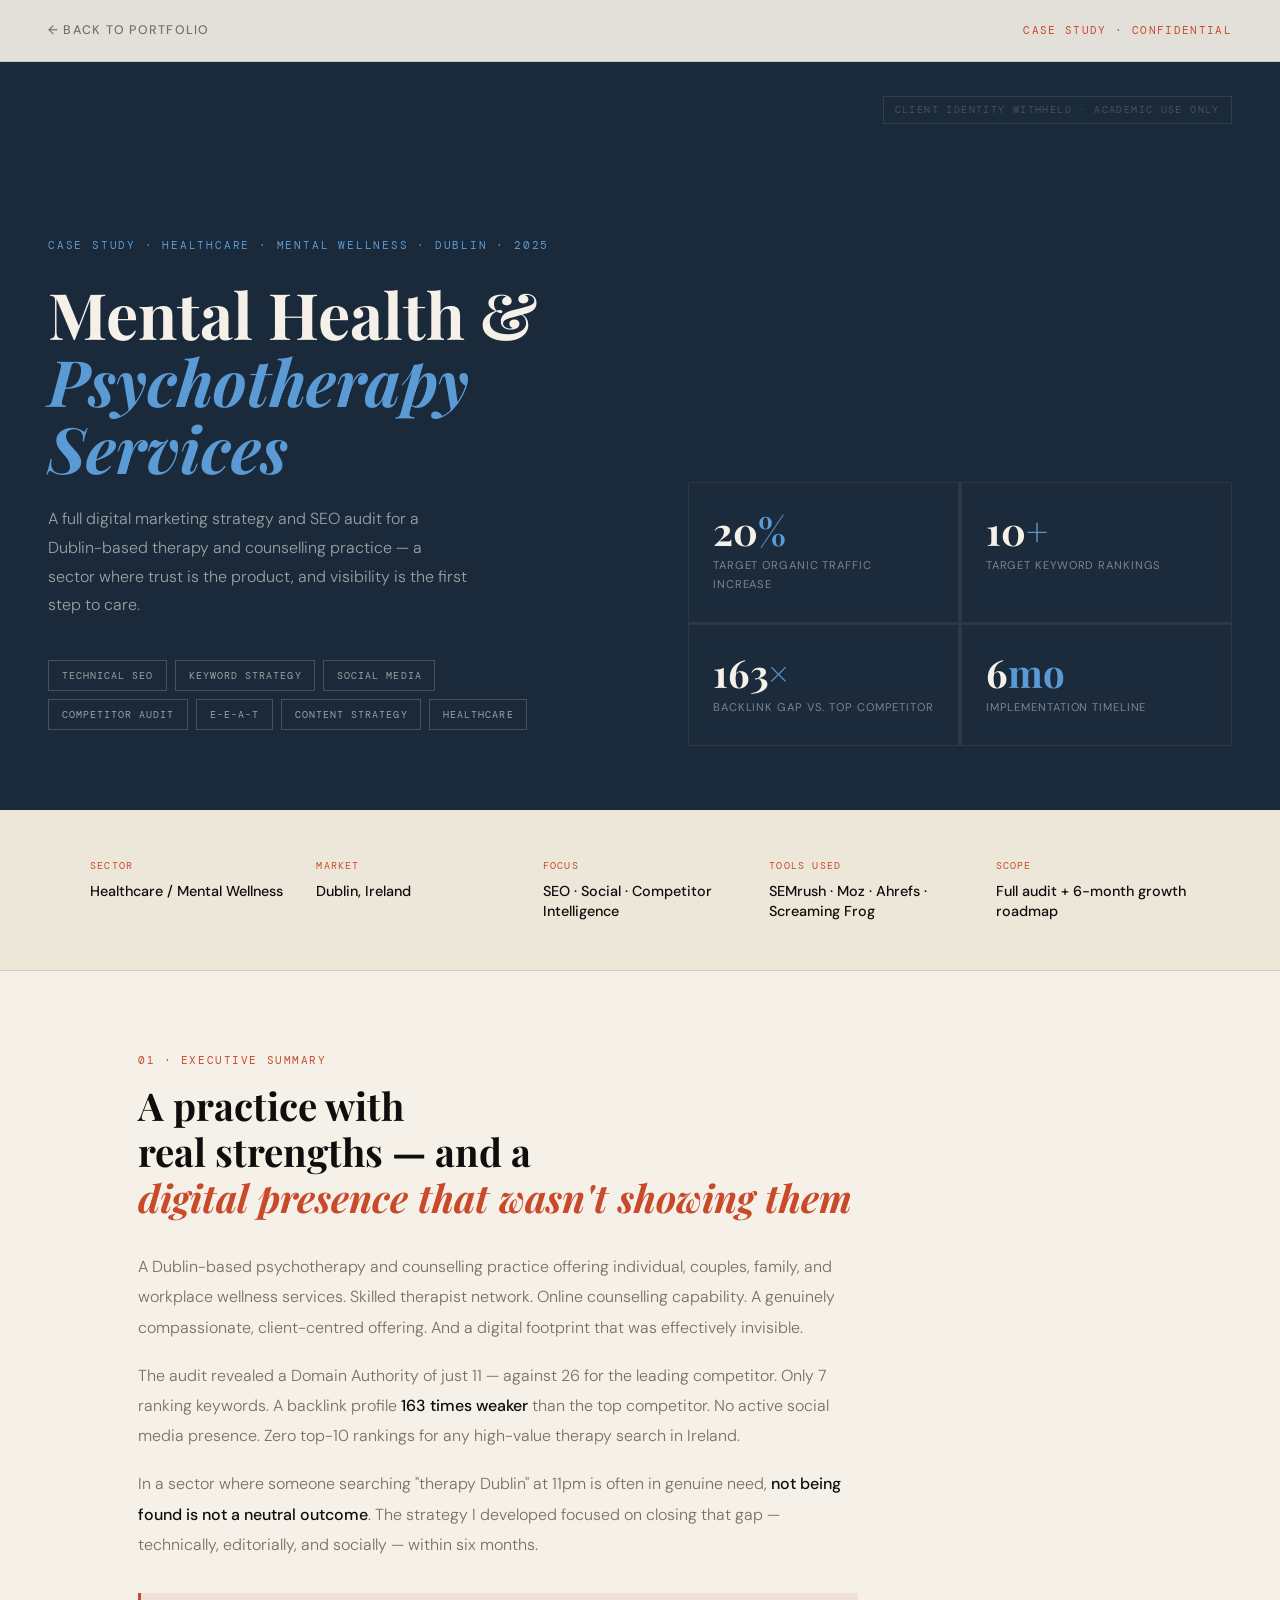
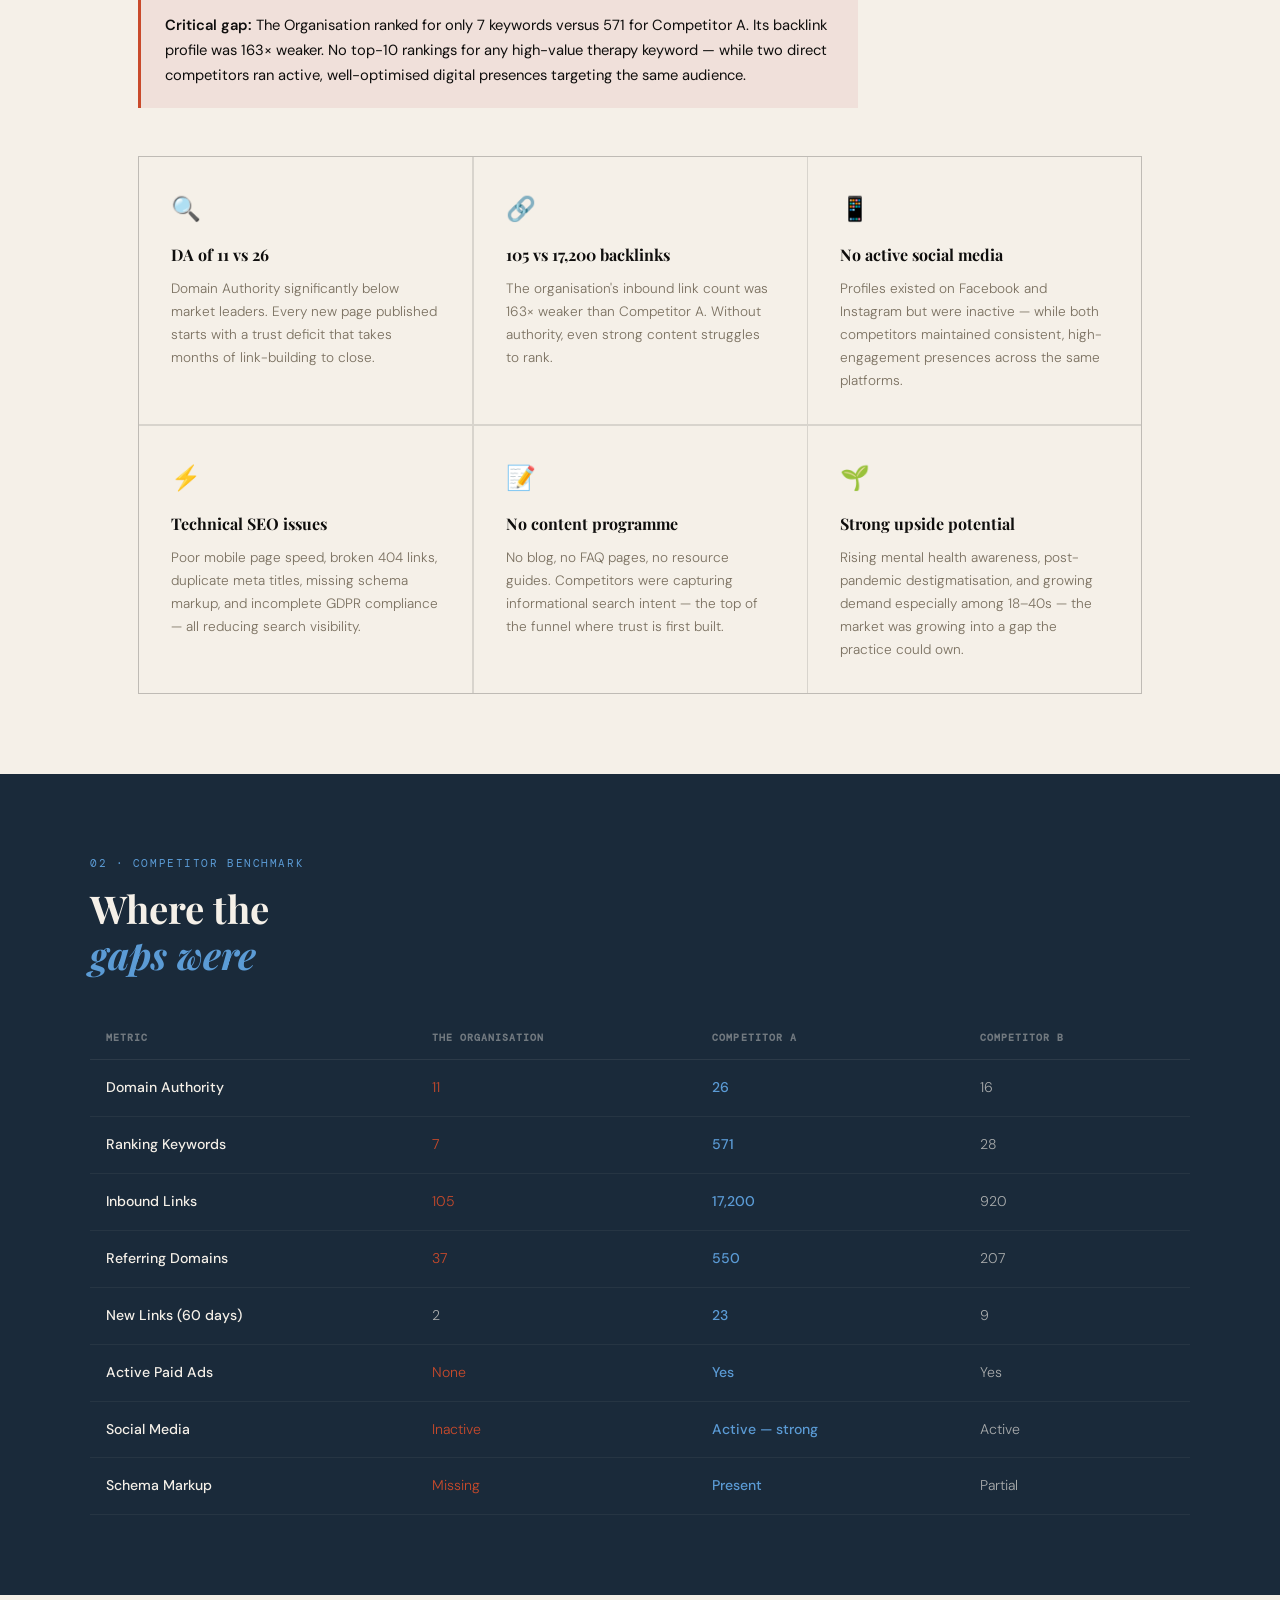
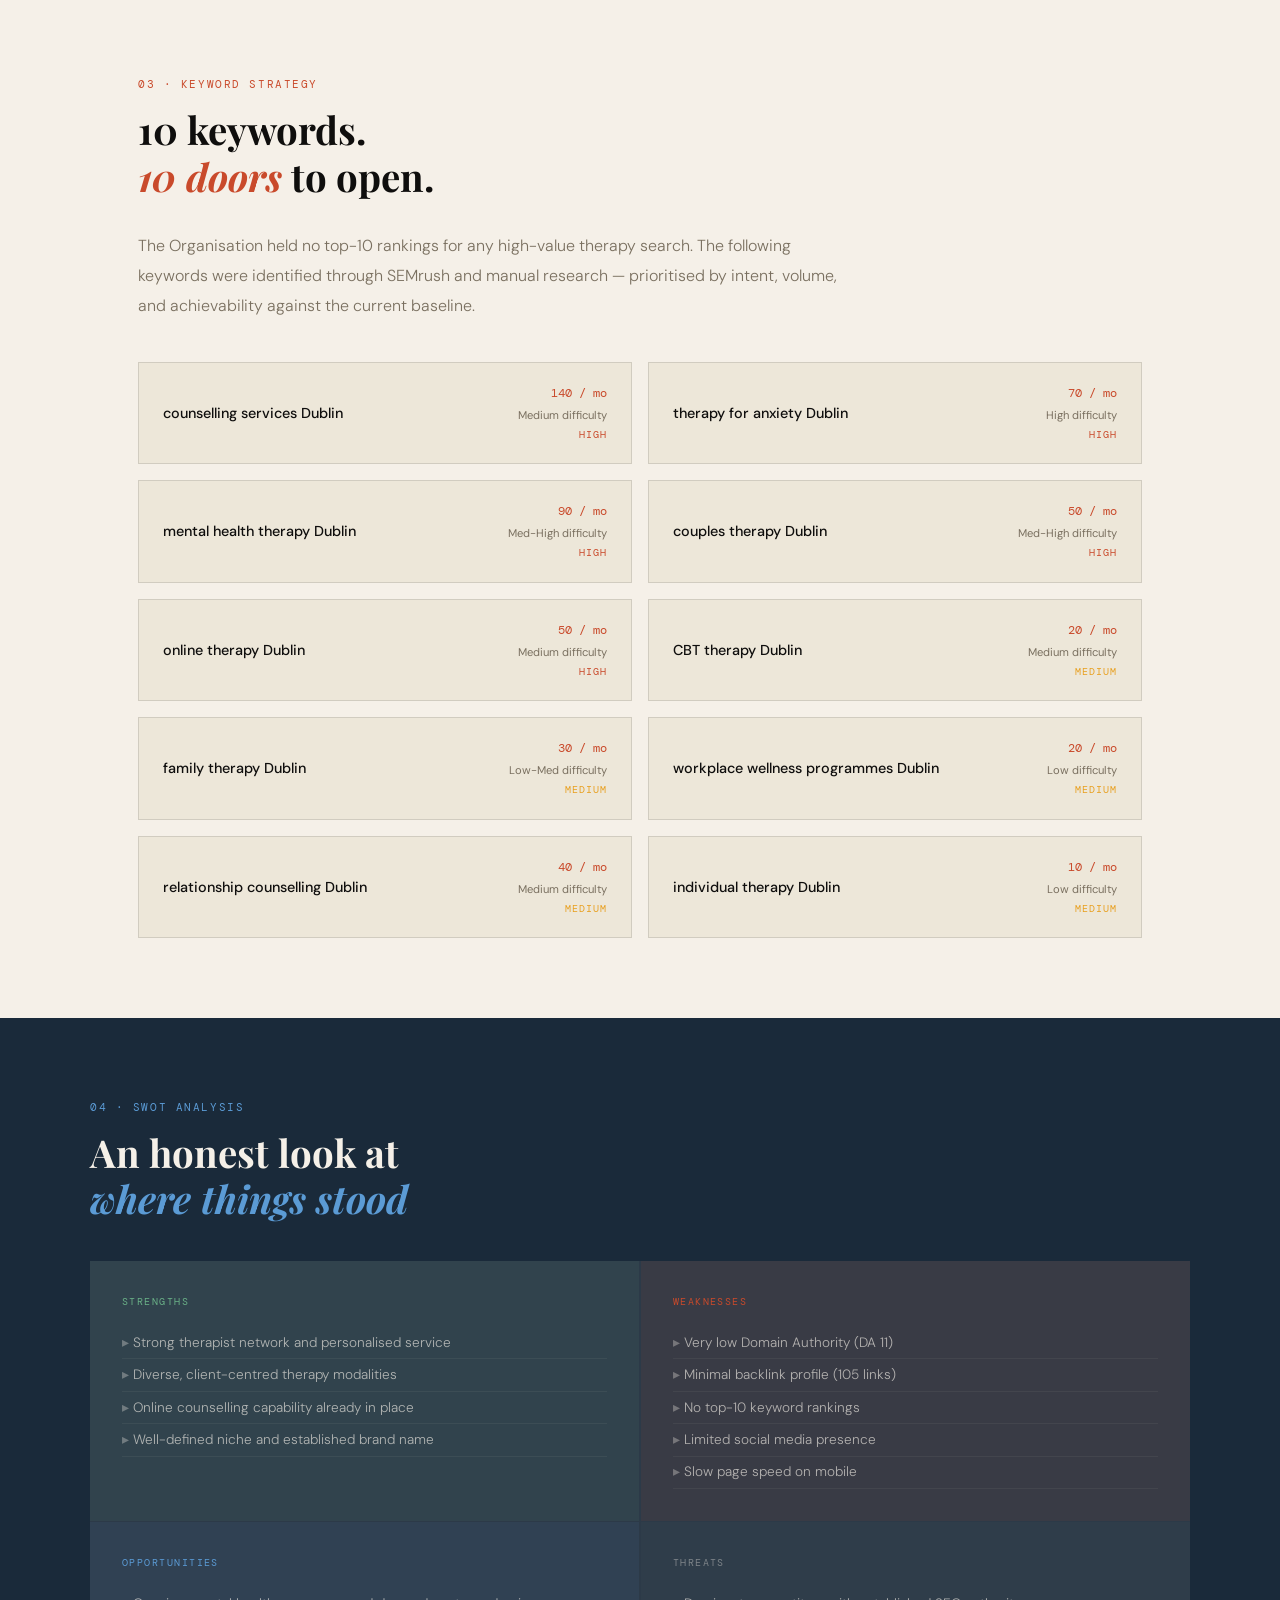
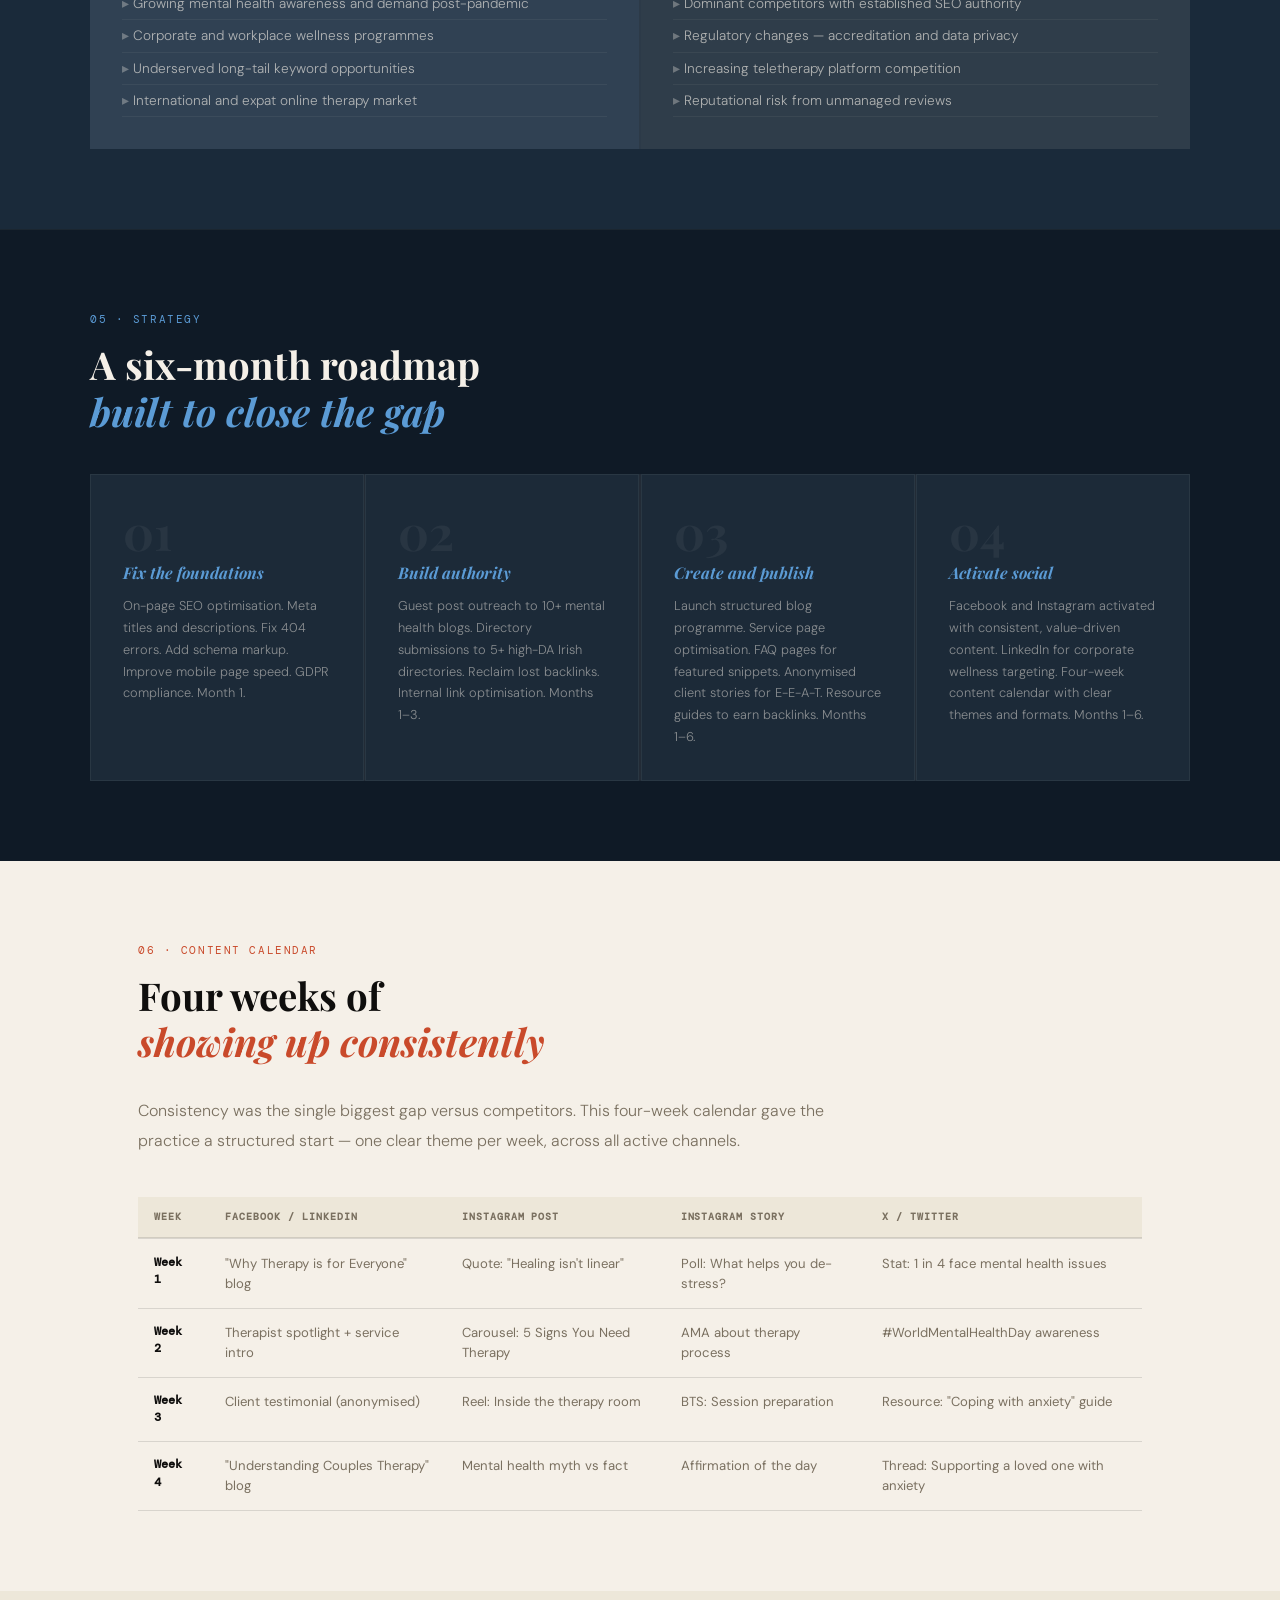
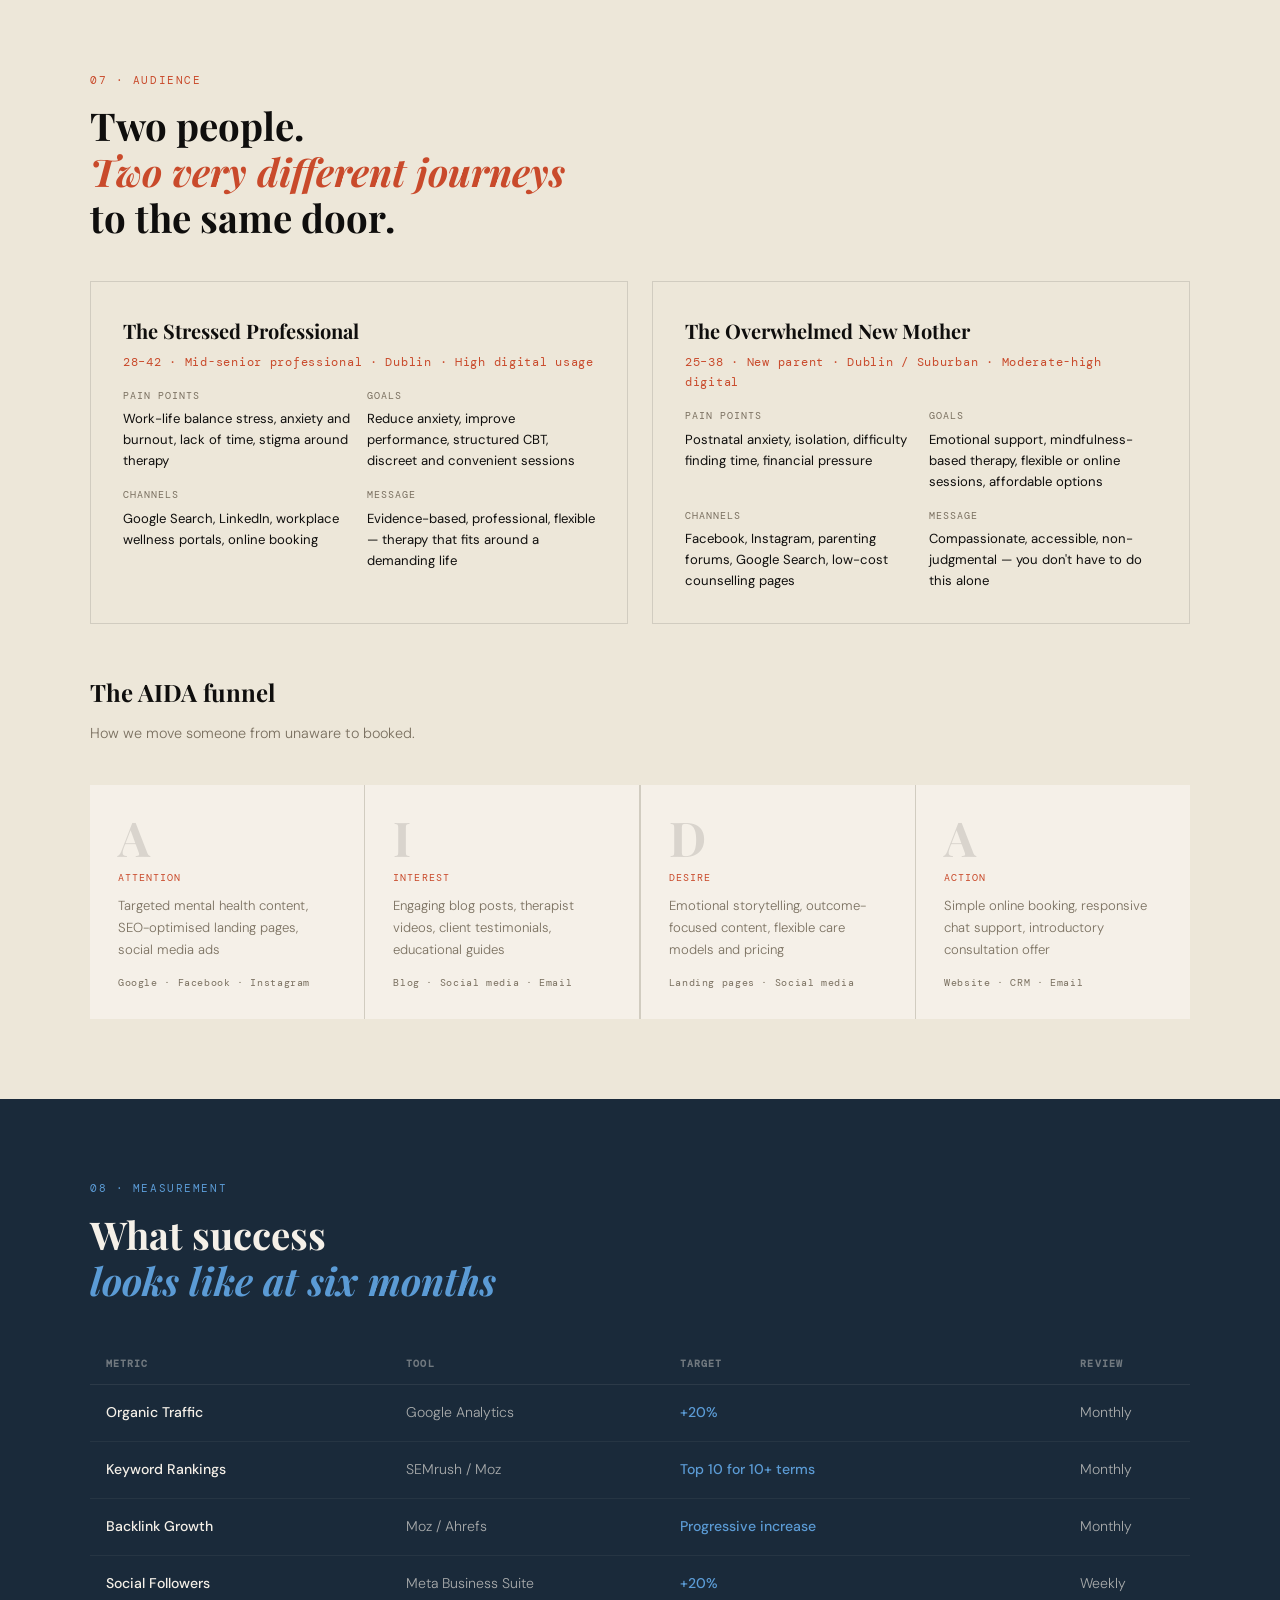
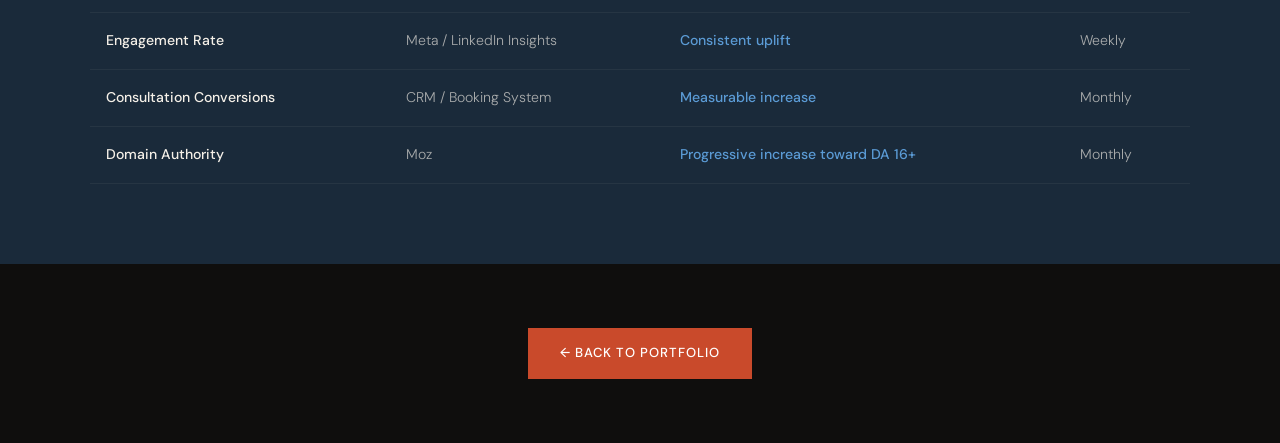
==== commit 0d87602b: "Add files via upload" ====
--- a/healthcare-casestudy.html
+++ b/healthcare-casestudy.html
@@ -241,12 +241,6 @@
   .cs-calendar td { padding: 0.9rem 1rem; font-size: 0.82rem; border-bottom: 1px solid var(--border); vertical-align: top; line-height: 1.5; color: var(--muted); }
   .cs-calendar td:first-child { font-weight: 600; color: var(--ink); font-family: var(--mono); font-size: 0.72rem; }
   .cs-calendar tr:hover td { background: var(--accent-soft); }
-
-  /* PULLQUOTE */
-  .cs-pullquote { padding: 5rem 3rem; background: var(--health-mid); text-align: center; }
-  .cs-pullquote blockquote { font-family: var(--serif); font-size: clamp(1.4rem, 2.5vw, 2rem); font-style: italic; font-weight: 400; color: rgba(245,240,232,0.85); line-height: 1.6; max-width: 800px; margin: 0 auto; }
-  .cs-pullquote blockquote em { color: var(--health-accent); font-style: normal; }
-  .cs-pullquote cite { display: block; margin-top: 1.5rem; font-family: var(--mono); font-size: 0.7rem; letter-spacing: 0.12em; text-transform: uppercase; color: rgba(245,240,232,0.3); }
 
   /* FOOTER */
   .cs-footer { background: var(--ink); padding: 4rem 3rem; text-align: center; }
@@ -715,18 +709,9 @@
     </table>
   </div>
 </section>
-
-<!-- PULLQUOTE -->
-<div class="cs-pullquote">
-  <blockquote>
-    "In a sector where someone searching 'therapy Dublin' at 11pm is often in genuine need — <em>not being found is not a neutral outcome</em>. The work was to close that gap."
-  </blockquote>
-  <cite>— Merin Reji · Digital Marketing Strategist</cite>
-</div>
-
+
 <!-- FOOTER -->
 <div class="cs-footer">
-  <p>Client identity withheld in accordance with confidentiality practice. All data and strategy from original academic research submission — Digital Marketing Strategy module, Dublin Business School, 2025.</p>
   <a href="index.html" class="cs-back-btn">← Back to Portfolio</a>
 </div>
 
